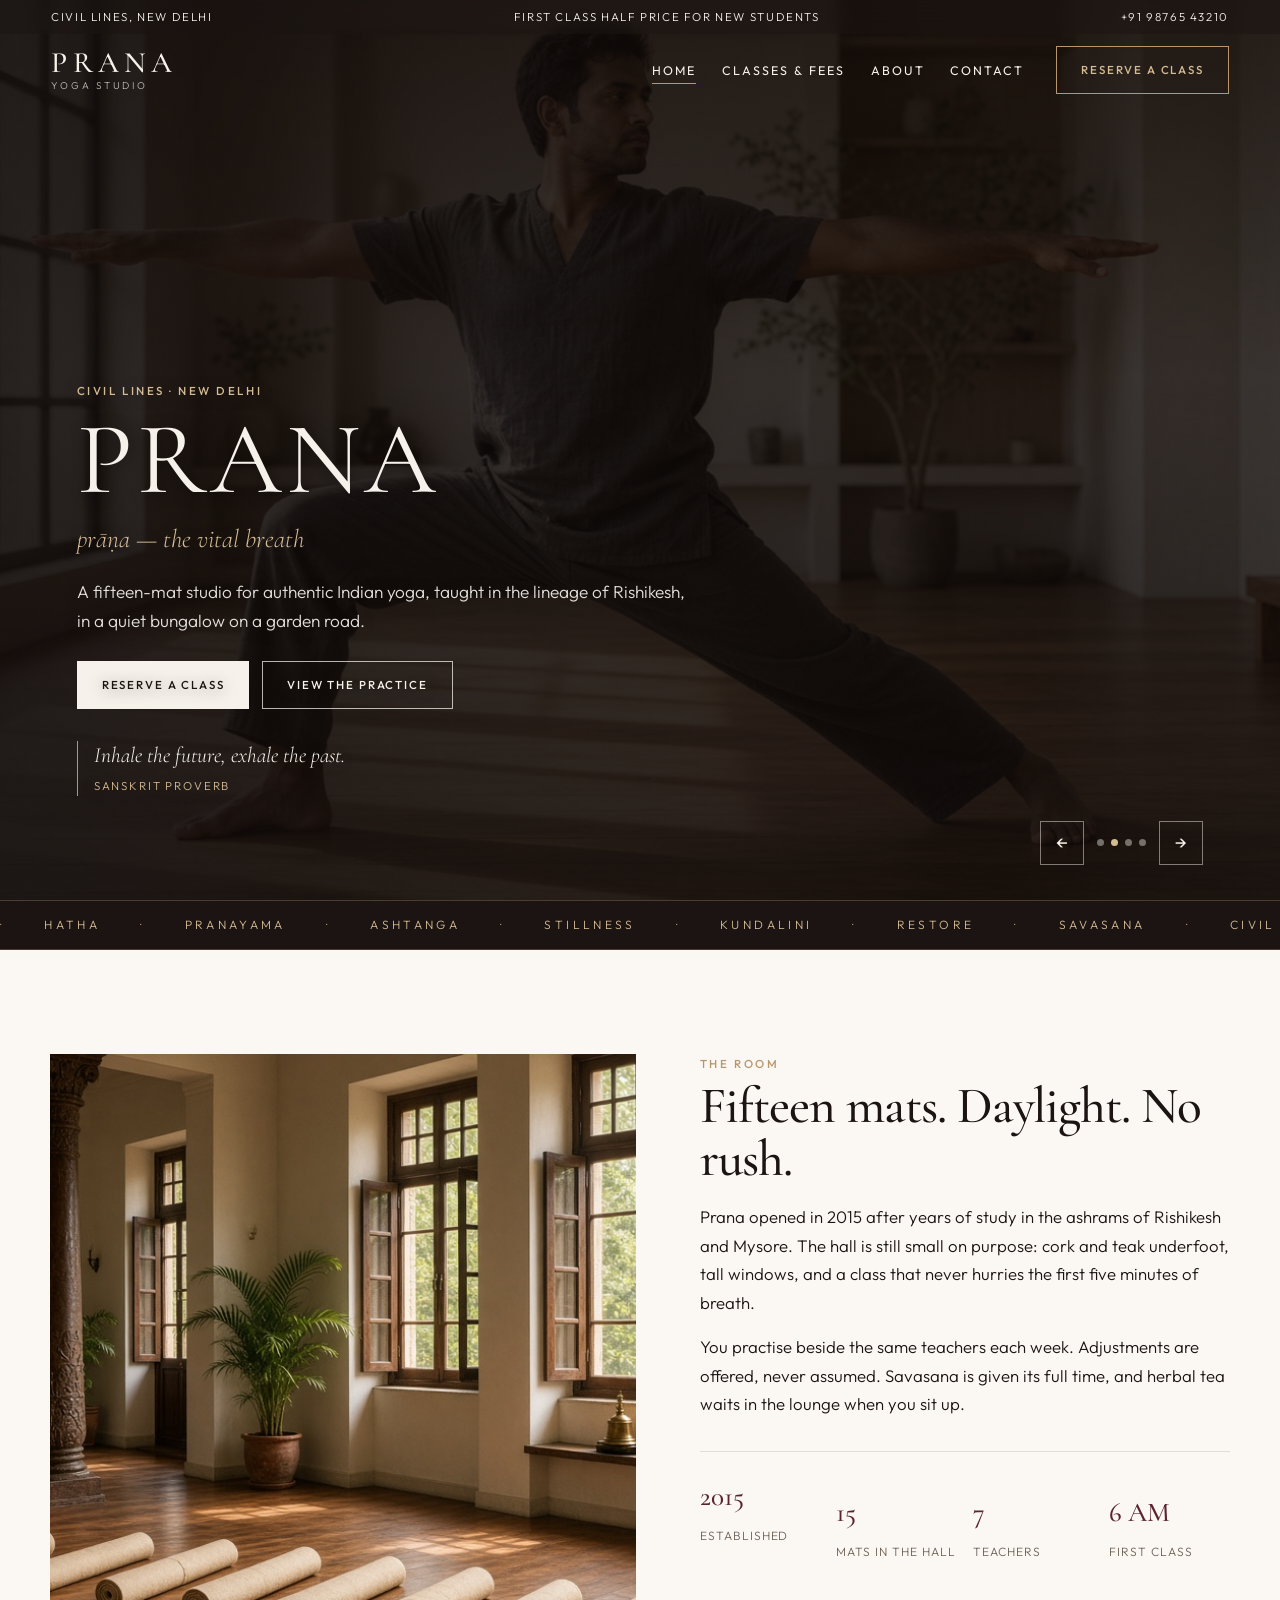
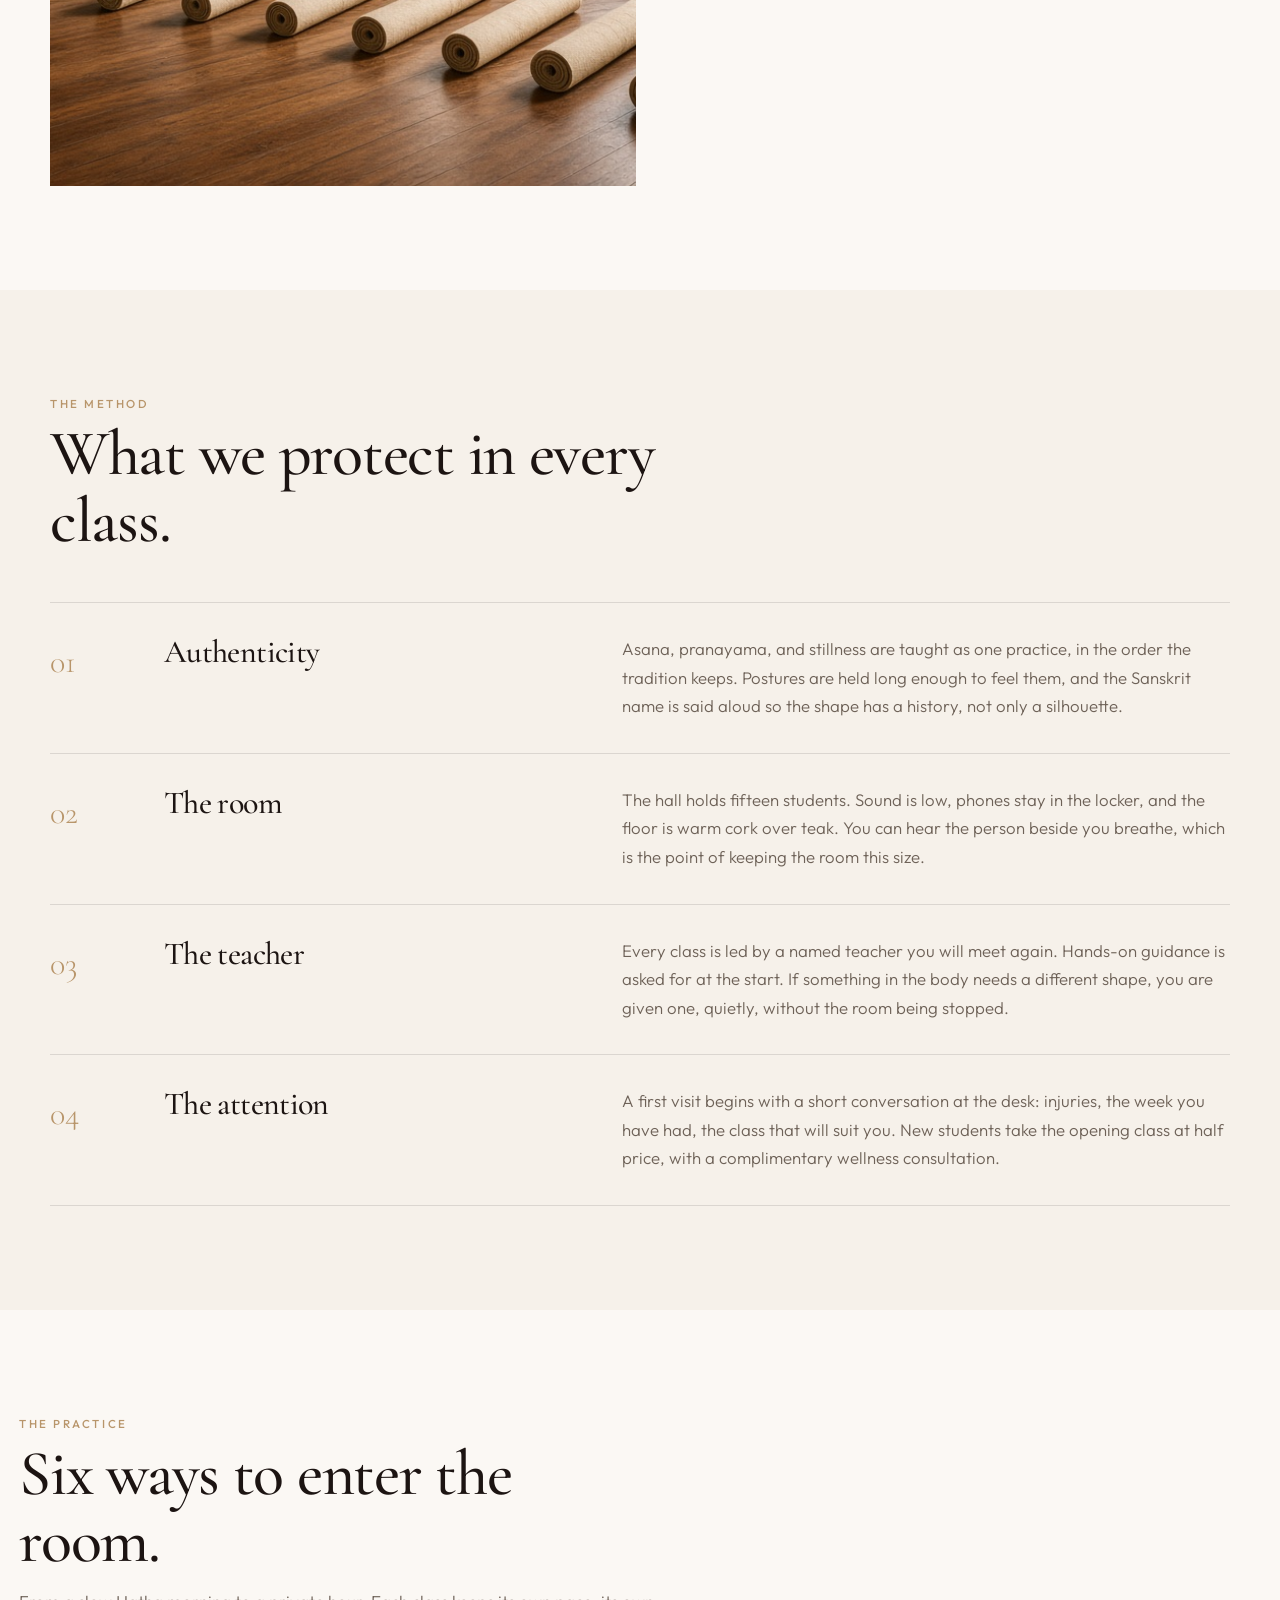
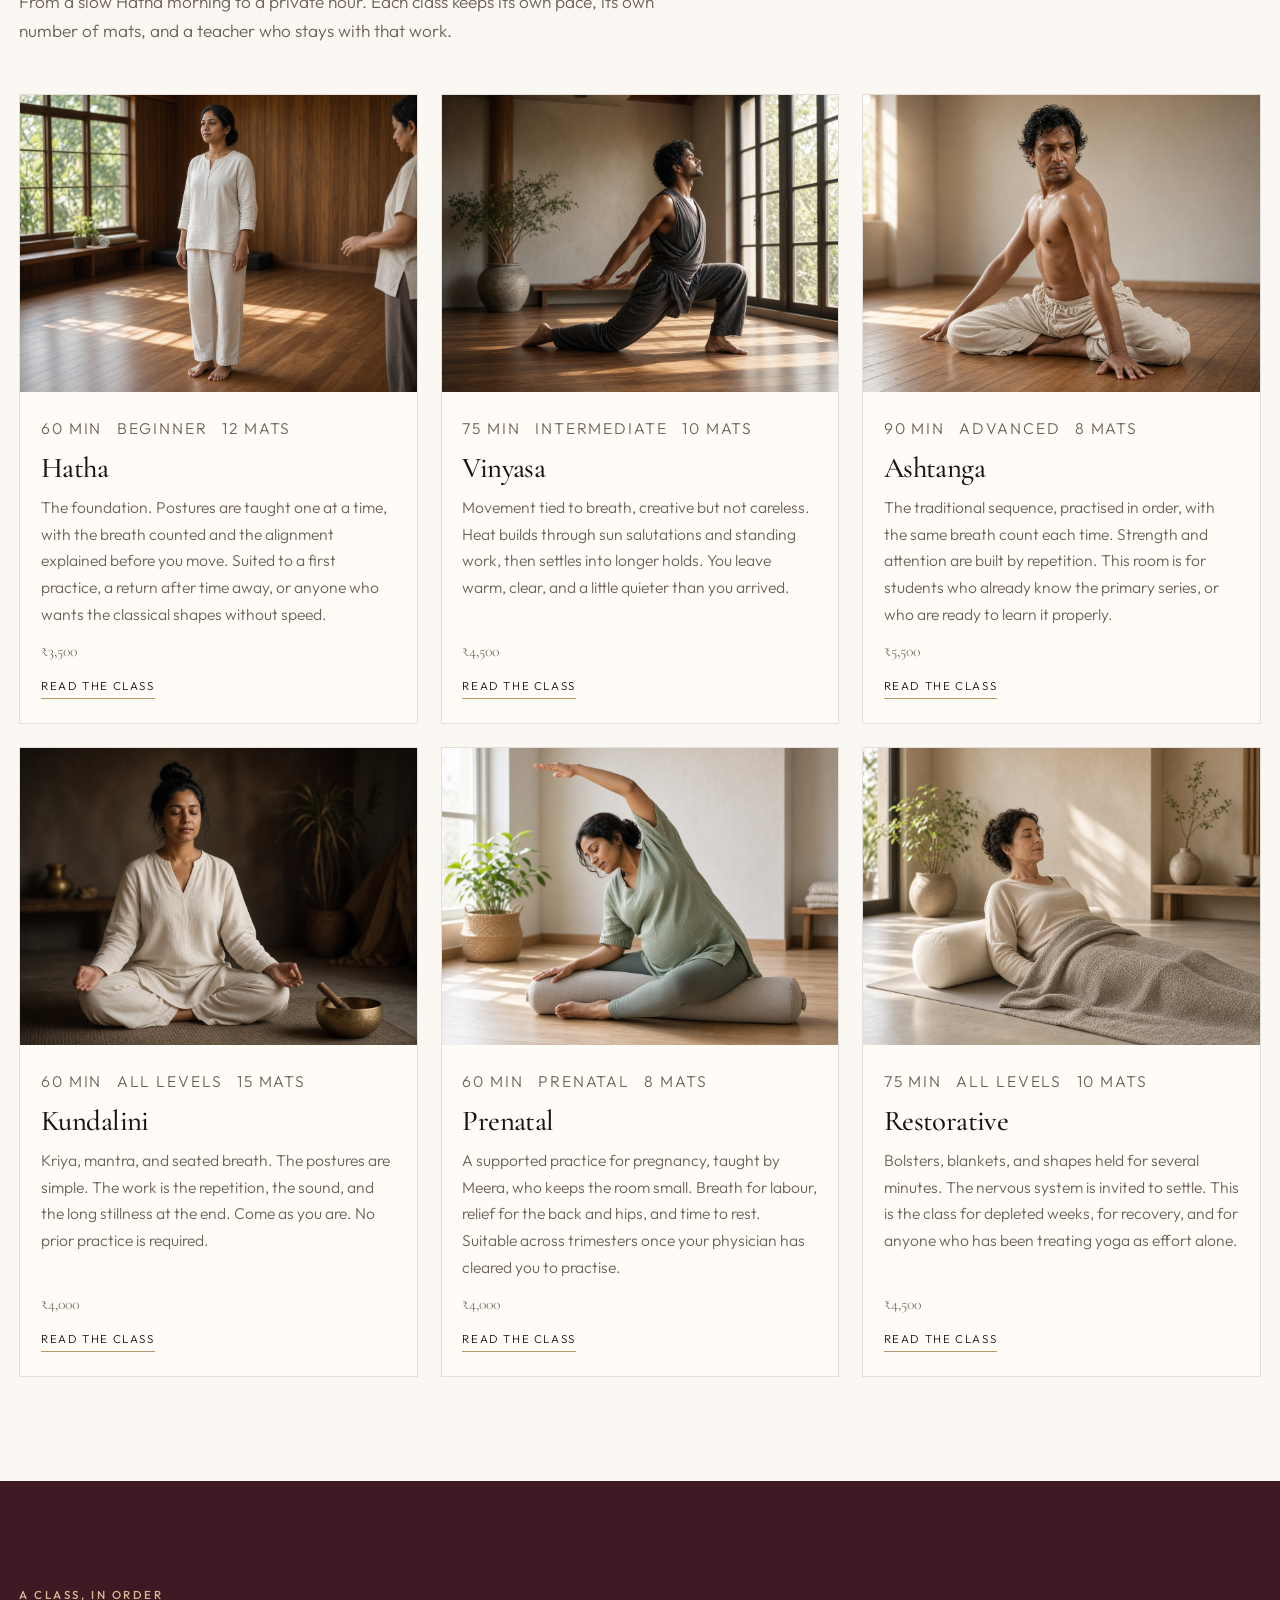
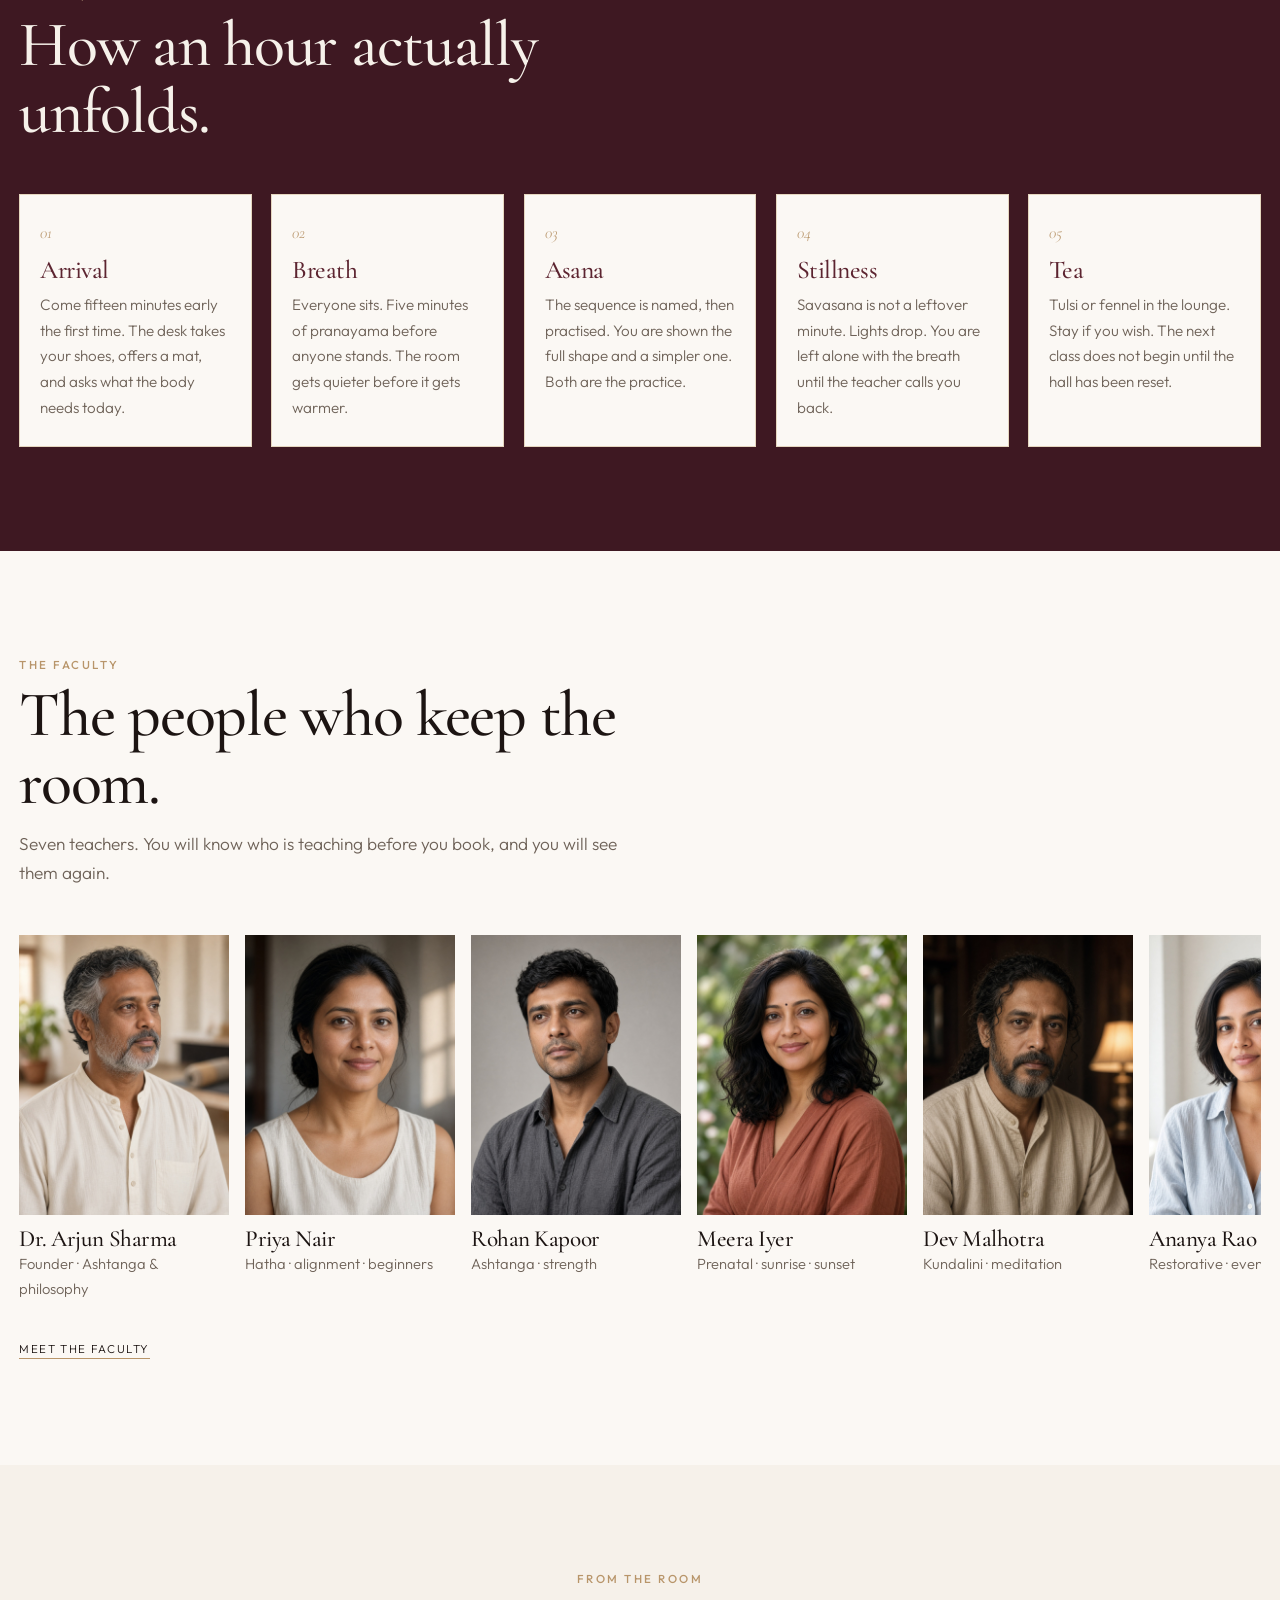
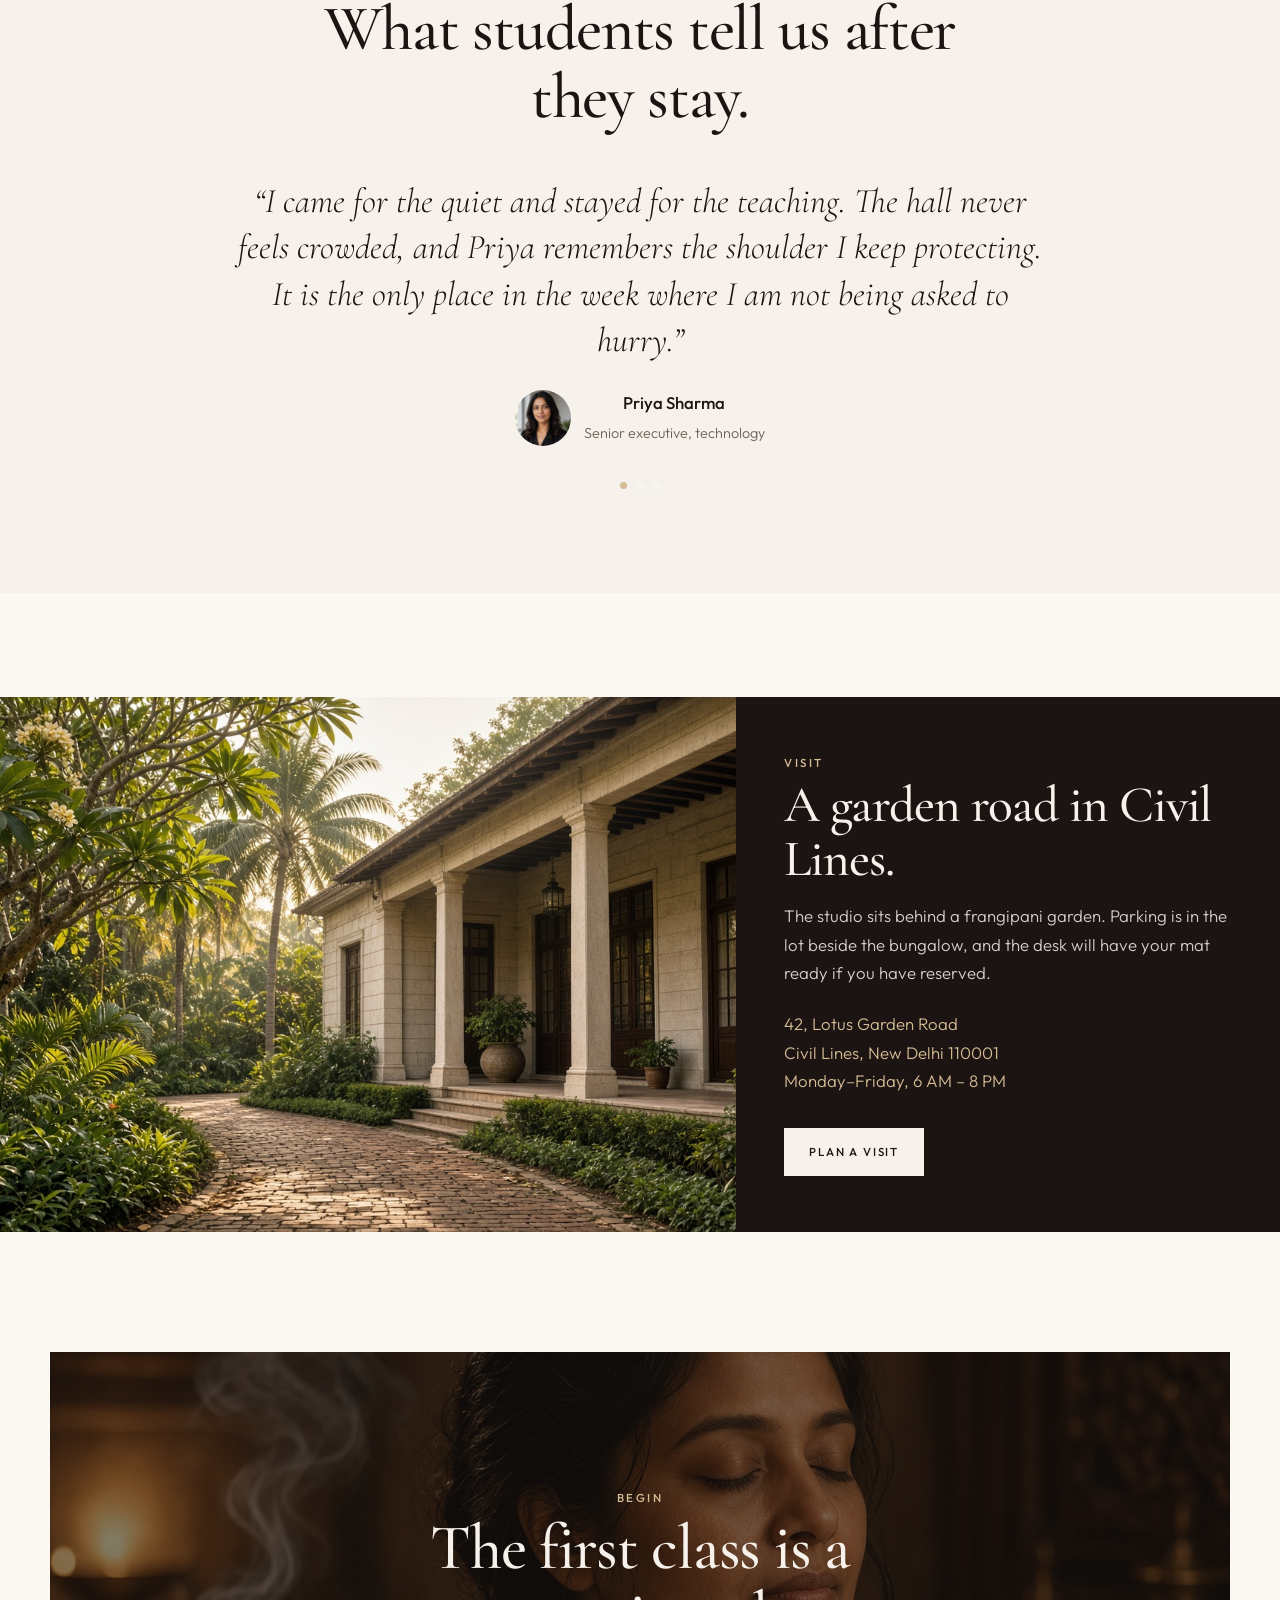
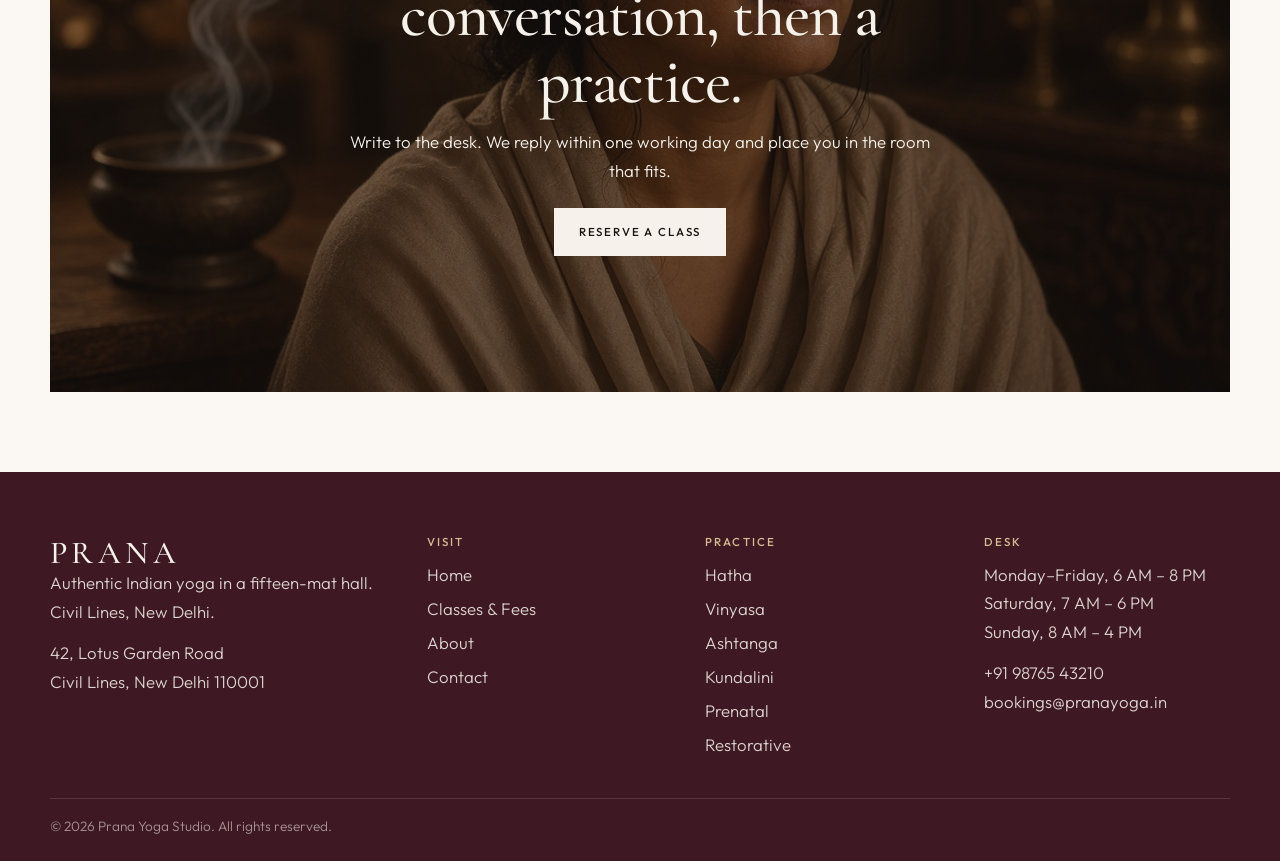
==== index.html @ 41d2d53b "first commit" ====
<!DOCTYPE html>
<html lang="en">
<head>
  <meta charset="UTF-8">
  <meta name="viewport" content="width=device-width, initial-scale=1.0">
  <meta name="description" content="Prana Yoga Studio in Civil Lines, New Delhi. A fifteen-mat hall for authentic Indian yoga, taught slowly, with pranayama, asana, and stillness.">
  <title>Prana Yoga Studio | Civil Lines, New Delhi</title>
  <link rel="icon" href="data:image/svg+xml,%3Csvg xmlns='http://www.w3.org/2000/svg' viewBox='0 0 64 64'%3E%3Ccircle cx='32' cy='32' r='28' fill='none' stroke='%23B8956A' stroke-width='2'/%3E%3Ccircle cx='32' cy='32' r='4' fill='%235C2430'/%3E%3C/svg%3E">
  <link rel="stylesheet" href="assets/css/style.css">
  <script>document.documentElement.classList.add("js");</script>
</head>
<body>
  <a class="skip" href="#main">Skip to content</a>
  <div class="veil" id="veil" aria-hidden="true"><span>Prana</span></div>

  <div class="utility">
    <p>Civil Lines, New Delhi</p>
    <p>First class half price for new students</p>
    <a href="tel:+919876543210">+91 98765 43210</a>
  </div>

  <header class="nav" id="nav">
    <a class="brand" href="index.html">
      <span class="brand-mark">Prana</span>
      <span class="brand-sub">Yoga Studio</span>
    </a>
    <button class="nav-toggle" aria-label="Open menu" aria-expanded="false" aria-controls="nav-panel"><span></span></button>
    <div class="nav-panel" id="nav-panel">
      <nav aria-label="Primary">
        <ul class="nav-links">
          <li><a href="index.html" class="active">Home</a></li>
          <li><a href="classes.html">Classes &amp; Fees</a></li>
          <li><a href="about.html">About</a></li>
          <li><a href="contact.html">Contact</a></li>
        </ul>
      </nav>
      <a class="btn btn-gold" href="contact.html">Reserve a class</a>
    </div>
  </header>

  <main id="main">
    <section class="hero" aria-roledescription="carousel" aria-label="Studio photographs">
      <div class="hero-slides">
        <figure class="hero-slide is-active"><img src="assets/images/hero-lotus.jpg" alt="A woman seated in lotus on a teak floor in a sunlit Delhi studio"></figure>
        <figure class="hero-slide"><img src="assets/images/hero-warrior.jpg" alt="A man holding warrior two beside tall studio windows"></figure>
        <figure class="hero-slide"><img src="assets/images/hero-meditation.jpg" alt="A woman meditating in warm lamplight with a silk shawl"></figure>
        <figure class="hero-slide"><img src="assets/images/hero-restore.jpg" alt="A supported restorative pose with bolsters and a sand blanket"></figure>
      </div>
      <div class="hero-shade"></div>
      <div class="hero-copy">
        <p class="kicker light">Civil Lines · New Delhi</p>
        <h1>Prana</h1>
        <p class="hero-sanskrit">prāṇa — the vital breath</p>
        <p class="hero-lede">A fifteen-mat studio for authentic Indian yoga, taught in the lineage of Rishikesh, in a quiet bungalow on a garden road.</p>
        <div class="hero-actions">
          <a class="btn btn-ivory" href="contact.html">Reserve a class</a>
          <a class="btn btn-line" href="classes.html">View the practice</a>
        </div>
        <blockquote class="hero-quote">
          <p>Yoga is the journey of the self, through the self, to the self.</p>
          <cite>The Bhagavad Gita</cite>
        </blockquote>
      </div>
      <div class="hero-ui">
        <button type="button" data-hero="prev" aria-label="Previous photograph">←</button>
        <div class="dots" role="tablist" aria-label="Choose photograph">
          <button type="button" role="tab" aria-label="Photograph 1" aria-selected="true"></button>
          <button type="button" role="tab" aria-label="Photograph 2" aria-selected="false"></button>
          <button type="button" role="tab" aria-label="Photograph 3" aria-selected="false"></button>
          <button type="button" role="tab" aria-label="Photograph 4" aria-selected="false"></button>
        </div>
        <button type="button" data-hero="next" aria-label="Next photograph">→</button>
      </div>
    </section>

    <div class="marquee" aria-hidden="true">
      <div class="marquee-track">
        <span>Hatha</span><span>Pranayama</span><span>Ashtanga</span><span>Stillness</span><span>Kundalini</span><span>Restore</span><span>Savasana</span><span>Civil Lines</span>
        <span>Hatha</span><span>Pranayama</span><span>Ashtanga</span><span>Stillness</span><span>Kundalini</span><span>Restore</span><span>Savasana</span><span>Civil Lines</span>
      </div>
    </div>

    <section>
      <div class="wrap intro-grid">
        <figure class="frame-photo reveal">
          <img src="assets/images/studio-hall.jpg" alt="The empty practice hall with rolled cotton mats and morning light">
        </figure>
        <div class="intro-copy reveal">
          <p class="kicker">The room</p>
          <h2>Fifteen mats. Daylight. No rush.</h2>
          <p>Prana opened in 2015 after years of study in the ashrams of Rishikesh and Mysore. The hall is still small on purpose: cork and teak underfoot, tall windows, and a class that never hurries the first five minutes of breath.</p>
          <p>You practise beside the same teachers each week. Adjustments are offered, never assumed. Savasana is given its full time, and herbal tea waits in the lounge when you sit up.</p>
          <div class="stats">
            <p><strong>2015</strong><span>Established</span></p>
            <p><strong>15</strong><span>Mats in the hall</span></p>
            <p><strong>7</strong><span>Teachers</span></p>
            <p><strong>6 AM</strong><span>First class</span></p>
          </div>
        </div>
      </div>
    </section>

    <section class="method">
      <div class="wrap">
        <header class="sec-head reveal">
          <p class="kicker">The method</p>
          <h2>What we protect in every class.</h2>
        </header>
        <div class="method-list">
          <article class="method-item reveal">
            <span class="num">01</span>
            <h3>Authenticity</h3>
            <p>Asana, pranayama, and stillness are taught as one practice, in the order the tradition keeps. Postures are held long enough to feel them, and the Sanskrit name is said aloud so the shape has a history, not only a silhouette.</p>
          </article>
          <article class="method-item reveal">
            <span class="num">02</span>
            <h3>The room</h3>
            <p>The hall holds fifteen students. Sound is low, phones stay in the locker, and the floor is warm cork over teak. You can hear the person beside you breathe, which is the point of keeping the room this size.</p>
          </article>
          <article class="method-item reveal">
            <span class="num">03</span>
            <h3>The teacher</h3>
            <p>Every class is led by a named teacher you will meet again. Hands-on guidance is asked for at the start. If something in the body needs a different shape, you are given one, quietly, without the room being stopped.</p>
          </article>
          <article class="method-item reveal">
            <span class="num">04</span>
            <h3>The attention</h3>
            <p>A first visit begins with a short conversation at the desk: injuries, the week you have had, the class that will suit you. New students take the opening class at half price, with a complimentary wellness consultation.</p>
          </article>
        </div>
      </div>
    </section>

    <section>
      <div class="wrap-wide">
        <header class="sec-head reveal">
          <p class="kicker">The practice</p>
          <h2>Six ways to enter the room.</h2>
          <p class="lede">From a slow Hatha morning to a private hour. Each class keeps its own pace, its own number of mats, and a teacher who stays with that work.</p>
        </header>
        <div class="class-grid">
          <article class="class-card reveal">
            <img src="assets/images/class-hatha.jpg" alt="Standing pose in a Hatha class with soft morning light">
            <div class="body">
              <p class="meta"><span>60 min</span><span>Beginner</span><span>12 mats</span></p>
              <h3>Hatha</h3>
              <p>The foundation. Postures are taught one at a time, with the breath counted and the alignment explained before you move. Suited to a first practice, a return after time away, or anyone who wants the classical shapes without speed.</p>
              <p class="price">₹3,500</p>
              <a class="link-quiet" href="classes.html#hatha">Read the class</a>
            </div>
          </article>
          <article class="class-card reveal">
            <img src="assets/images/class-vinyasa.jpg" alt="A low lunge in a vinyasa sequence">
            <div class="body">
              <p class="meta"><span>75 min</span><span>Intermediate</span><span>10 mats</span></p>
              <h3>Vinyasa</h3>
              <p>Movement tied to breath, creative but not careless. Heat builds through sun salutations and standing work, then settles into longer holds. You leave warm, clear, and a little quieter than you arrived.</p>
              <p class="price">₹4,500</p>
              <a class="link-quiet" href="classes.html#vinyasa">Read the class</a>
            </div>
          </article>
          <article class="class-card reveal">
            <img src="assets/images/class-ashtanga.jpg" alt="A focused seated posture in the Ashtanga practice">
            <div class="body">
              <p class="meta"><span>90 min</span><span>Advanced</span><span>8 mats</span></p>
              <h3>Ashtanga</h3>
              <p>The traditional sequence, practised in order, with the same breath count each time. Strength and attention are built by repetition. This room is for students who already know the primary series, or who are ready to learn it properly.</p>
              <p class="price">₹5,500</p>
              <a class="link-quiet" href="classes.html#ashtanga">Read the class</a>
            </div>
          </article>
          <article class="class-card reveal">
            <img src="assets/images/class-kundalini.jpg" alt="Seated meditation beside a brass singing bowl">
            <div class="body">
              <p class="meta"><span>60 min</span><span>All levels</span><span>15 mats</span></p>
              <h3>Kundalini</h3>
              <p>Kriya, mantra, and seated breath. The postures are simple. The work is the repetition, the sound, and the long stillness at the end. Come as you are. No prior practice is required.</p>
              <p class="price">₹4,000</p>
              <a class="link-quiet" href="classes.html#kundalini">Read the class</a>
            </div>
          </article>
          <article class="class-card reveal">
            <img src="assets/images/class-prenatal.jpg" alt="An expectant mother in a supported prenatal stretch">
            <div class="body">
              <p class="meta"><span>60 min</span><span>Prenatal</span><span>8 mats</span></p>
              <h3>Prenatal</h3>
              <p>A supported practice for pregnancy, taught by Meera, who keeps the room small. Breath for labour, relief for the back and hips, and time to rest. Suitable across trimesters once your physician has cleared you to practise.</p>
              <p class="price">₹4,000</p>
              <a class="link-quiet" href="classes.html#prenatal">Read the class</a>
            </div>
          </article>
          <article class="class-card reveal">
            <img src="assets/images/class-restorative.jpg" alt="A restorative pose held over a bolster">
            <div class="body">
              <p class="meta"><span>75 min</span><span>All levels</span><span>10 mats</span></p>
              <h3>Restorative</h3>
              <p>Bolsters, blankets, and shapes held for several minutes. The nervous system is invited to settle. This is the class for depleted weeks, for recovery, and for anyone who has been treating yoga as effort alone.</p>
              <p class="price">₹4,500</p>
              <a class="link-quiet" href="classes.html#restorative">Read the class</a>
            </div>
          </article>
        </div>
      </div>
    </section>

    <section class="ritual">
      <div class="wrap-wide">
        <header class="sec-head reveal">
          <p class="kicker">A class, in order</p>
          <h2>How an hour actually unfolds.</h2>
        </header>
        <div class="ritual-row">
          <article class="ritual-step reveal">
            <em>01</em>
            <h3>Arrival</h3>
            <p>Come fifteen minutes early the first time. The desk takes your shoes, offers a mat, and asks what the body needs today.</p>
          </article>
          <article class="ritual-step reveal">
            <em>02</em>
            <h3>Breath</h3>
            <p>Everyone sits. Five minutes of pranayama before anyone stands. The room gets quieter before it gets warmer.</p>
          </article>
          <article class="ritual-step reveal">
            <em>03</em>
            <h3>Asana</h3>
            <p>The sequence is named, then practised. You are shown the full shape and a simpler one. Both are the practice.</p>
          </article>
          <article class="ritual-step reveal">
            <em>04</em>
            <h3>Stillness</h3>
            <p>Savasana is not a leftover minute. Lights drop. You are left alone with the breath until the teacher calls you back.</p>
          </article>
          <article class="ritual-step reveal">
            <em>05</em>
            <h3>Tea</h3>
            <p>Tulsi or fennel in the lounge. Stay if you wish. The next class does not begin until the hall has been reset.</p>
          </article>
        </div>
      </div>
    </section>

    <section>
      <div class="wrap-wide">
        <header class="sec-head reveal">
          <p class="kicker">The faculty</p>
          <h2>The people who keep the room.</h2>
          <p class="lede">Seven teachers. You will know who is teaching before you book, and you will see them again.</p>
        </header>
        <div class="teacher-rail">
          <article class="reveal">
            <img src="assets/images/founder.jpg" alt="Portrait of Dr. Arjun Sharma">
            <h3>Dr. Arjun Sharma</h3>
            <p>Founder · Ashtanga &amp; philosophy</p>
          </article>
          <article class="reveal">
            <img src="assets/images/teacher-priya.jpg" alt="Portrait of Priya Nair">
            <h3>Priya Nair</h3>
            <p>Hatha · alignment · beginners</p>
          </article>
          <article class="reveal">
            <img src="assets/images/teacher-rohan.jpg" alt="Portrait of Rohan Kapoor">
            <h3>Rohan Kapoor</h3>
            <p>Ashtanga · strength</p>
          </article>
          <article class="reveal">
            <img src="assets/images/teacher-meera.jpg" alt="Portrait of Meera Iyer">
            <h3>Meera Iyer</h3>
            <p>Prenatal · sunrise · sunset</p>
          </article>
          <article class="reveal">
            <img src="assets/images/teacher-dev.jpg" alt="Portrait of Dev Malhotra">
            <h3>Dev Malhotra</h3>
            <p>Kundalini · meditation</p>
          </article>
          <article class="reveal">
            <img src="assets/images/teacher-ananya.jpg" alt="Portrait of Ananya Rao">
            <h3>Ananya Rao</h3>
            <p>Restorative · evening</p>
          </article>
          <article class="reveal">
            <img src="assets/images/teacher-lakshmi.jpg" alt="Portrait of Lakshmi Desai">
            <h3>Lakshmi Desai</h3>
            <p>Gentle &amp; family yoga</p>
          </article>
        </div>
        <p class="mt"><a class="link-quiet" href="about.html">Meet the faculty</a></p>
      </div>
    </section>

    <section class="quotes">
      <div class="wrap">
        <header class="sec-head center reveal">
          <p class="kicker">From the room</p>
          <h2>What students tell us after they stay.</h2>
        </header>
        <div class="quote-stage">
          <blockquote class="is-active">
            <q>I came for the quiet and stayed for the teaching. The hall never feels crowded, and Priya remembers the shoulder I keep protecting. It is the only place in the week where I am not being asked to hurry.</q>
            <div class="who">
              <img src="assets/images/portrait-priya.jpg" alt="Priya Sharma">
              <p><strong>Priya Sharma</strong><span>Senior executive, technology</span></p>
            </div>
          </blockquote>
          <blockquote>
            <q>I had tried louder studios. Prana is the opposite: a counted breath, a teacher who will stop you if the knee is wrong, and tea afterwards. My practice is less dramatic and much more honest.</q>
            <div class="who">
              <img src="assets/images/portrait-arjun.jpg" alt="Arjun Patel">
              <p><strong>Arjun Patel</strong><span>Business owner</span></p>
            </div>
          </blockquote>
          <blockquote>
            <q>As a dancer I already knew how to push. Ananya taught me how to stop. The restorative hour changed the way I rehearse. I leave the bungalow slower, which is what I needed.</q>
            <div class="who">
              <img src="assets/images/portrait-ananya.jpg" alt="Ananya Mehta">
              <p><strong>Ananya Mehta</strong><span>Classical dancer</span></p>
            </div>
          </blockquote>
        </div>
        <div class="quote-nav dots" aria-label="Choose a note">
          <button type="button" aria-label="Note from Priya Sharma" aria-selected="true"></button>
          <button type="button" aria-label="Note from Arjun Patel" aria-selected="false"></button>
          <button type="button" aria-label="Note from Ananya Mehta" aria-selected="false"></button>
        </div>
      </div>
    </section>

    <section class="visit-grid" aria-label="Visit the studio">
      <img src="assets/images/visit.jpg" alt="The bungalow exterior and garden path in morning light">
      <div class="visit-copy">
        <p class="kicker light">Visit</p>
        <h2>A garden road in Civil Lines.</h2>
        <p>The studio sits behind a frangipani garden. Parking is in the lot beside the bungalow, and the desk will have your mat ready if you have reserved.</p>
        <address>
          42, Lotus Garden Road<br>
          Civil Lines, New Delhi 110001<br>
          Monday–Friday, 6 AM – 8 PM
        </address>
        <a class="btn btn-ivory" href="contact.html">Plan a visit</a>
      </div>
    </section>

    <section class="close-band">
      <img src="assets/images/hero-meditation.jpg" alt="">
      <div class="shade"></div>
      <div class="inner">
        <p class="kicker light">Begin</p>
        <h2>The first class is a conversation, then a practice.</h2>
        <p>Write to the desk. We reply within one working day and place you in the room that fits.</p>
        <p class="mt"><a class="btn btn-ivory" href="contact.html">Reserve a class</a></p>
      </div>
    </section>
  </main>

  <footer>
    <div class="wrap foot-grid">
      <div>
        <h2>Prana</h2>
        <p>Authentic Indian yoga in a fifteen-mat hall. Civil Lines, New Delhi.</p>
        <p class="mt-s">42, Lotus Garden Road<br>Civil Lines, New Delhi 110001</p>
      </div>
      <div>
        <h3>Visit</h3>
        <ul>
          <li><a href="index.html">Home</a></li>
          <li><a href="classes.html">Classes &amp; Fees</a></li>
          <li><a href="about.html">About</a></li>
          <li><a href="contact.html">Contact</a></li>
        </ul>
      </div>
      <div>
        <h3>Practice</h3>
        <ul>
          <li><a href="classes.html#hatha">Hatha</a></li>
          <li><a href="classes.html#vinyasa">Vinyasa</a></li>
          <li><a href="classes.html#ashtanga">Ashtanga</a></li>
          <li><a href="classes.html#kundalini">Kundalini</a></li>
          <li><a href="classes.html#prenatal">Prenatal</a></li>
          <li><a href="classes.html#restorative">Restorative</a></li>
        </ul>
      </div>
      <div>
        <h3>Desk</h3>
        <p>Monday–Friday, 6 AM – 8 PM</p>
        <p>Saturday, 7 AM – 6 PM</p>
        <p>Sunday, 8 AM – 4 PM</p>
        <p class="mt-s"><a href="tel:+919876543210">+91 98765 43210</a><br><a href="mailto:bookings@pranayoga.in">bookings@pranayoga.in</a></p>
      </div>
    </div>
    <div class="wrap legal">© 2026 Prana Yoga Studio. All rights reserved.</div>
  </footer>
  <script src="assets/js/script.js"></script>
</body>
</html>
---- assets/css/style.css ----
/* Prana Yoga Studio — heritage atelier */

@import url("https://fonts.googleapis.com/css2?family=Cormorant+Garamond:ital,wght@0,400;0,500;0,600;1,400;1,500&family=Outfit:wght@300;400;500&display=swap");

:root {
  --ink: #1c1412;
  --burgundy: #5c2430;
  --burgundy-deep: #3e1822;
  --gold: #b8956a;
  --gold-bright: #d4bc94;
  --ivory: #f6f1ea;
  --paper: #fbf8f4;
  --sand: #e7ddd0;
  --stone: #6e6258;
  --white: #fffcf8;
  --line: rgba(28, 20, 18, 0.12);
  --serif: "Cormorant Garamond", Georgia, serif;
  --sans: "Outfit", "Segoe UI", sans-serif;
  --nav-h: 78px;
  --ease: cubic-bezier(0.22, 1, 0.36, 1);
}

* { box-sizing: border-box; margin: 0; padding: 0; }
html { scroll-behavior: smooth; }
body {
  font-family: var(--sans);
  background: var(--paper);
  color: var(--ink);
  line-height: 1.7;
  font-weight: 300;
  font-size: 1.05rem;
  overflow-x: hidden;
}
img { max-width: 100%; display: block; }
a { color: inherit; text-decoration: none; }
button, input, select, textarea { font-family: inherit; }
button { cursor: pointer; background: none; border: 0; color: inherit; }
ul { list-style: none; }

.skip {
  position: absolute;
  left: 1rem;
  top: -4rem;
  background: var(--ink);
  color: var(--ivory);
  padding: 0.6rem 1rem;
  z-index: 10000;
}
.skip:focus { top: 1rem; }

:focus-visible {
  outline: 2px solid var(--gold);
  outline-offset: 3px;
}

h1, h2, h3, h4 {
  font-family: var(--serif);
  font-weight: 500;
  line-height: 1.05;
  letter-spacing: -0.02em;
}

.kicker {
  font-family: var(--sans);
  font-size: 0.72rem;
  letter-spacing: 0.22em;
  text-transform: uppercase;
  color: var(--gold);
  font-weight: 500;
}
.kicker.light { color: var(--gold-bright); }

.wrap {
  width: min(1180px, calc(100% - 2.4rem));
  margin-inline: auto;
}
.wrap-wide {
  width: min(1360px, calc(100% - 2.4rem));
  margin-inline: auto;
}

/* Veil */
.veil {
  position: fixed;
  inset: 0;
  background: var(--ivory);
  z-index: 9000;
  display: grid;
  place-items: center;
  transition: opacity 0.7s var(--ease), visibility 0.7s;
}
.veil span {
  font-family: var(--serif);
  font-size: clamp(3rem, 8vw, 6rem);
  font-weight: 400;
  letter-spacing: 0.18em;
  text-transform: uppercase;
  color: var(--burgundy);
}
.veil.is-done { opacity: 0; visibility: hidden; pointer-events: none; }

/* Utility + nav */
.utility {
  position: fixed;
  top: 0;
  left: 0;
  right: 0;
  z-index: 1100;
  display: flex;
  justify-content: space-between;
  gap: 1rem;
  padding: 0.45rem 4vw;
  background: rgba(28, 20, 18, 0.45);
  color: var(--ivory);
  font-size: 0.72rem;
  letter-spacing: 0.14em;
  text-transform: uppercase;
  backdrop-filter: blur(8px);
}
.utility a:hover { color: var(--gold-bright); }
.nav.is-solid ~ .utility,
body.scrolled .utility { background: var(--ink); }

.nav {
  position: fixed;
  top: 32px;
  left: 0;
  right: 0;
  z-index: 1200;
  display: flex;
  align-items: center;
  justify-content: space-between;
  padding: 0.85rem 4vw;
  color: var(--ivory);
  transition: background 0.4s var(--ease), color 0.4s var(--ease), box-shadow 0.4s;
}
.nav.is-solid,
.nav.is-open {
  background: rgba(251, 248, 244, 0.98);
  color: var(--ink);
  box-shadow: 0 1px 0 var(--line);
}
.nav.is-solid { top: 0; }
body.scrolled .nav { top: 0; }
body.scrolled .utility { transform: translateY(-100%); }
.utility { transition: transform 0.4s var(--ease), background 0.4s; }

.brand { display: flex; flex-direction: column; line-height: 1; }
.brand-mark {
  font-family: var(--serif);
  font-size: 1.85rem;
  letter-spacing: 0.18em;
  text-transform: uppercase;
  font-weight: 500;
}
.brand-sub {
  font-size: 0.62rem;
  letter-spacing: 0.28em;
  text-transform: uppercase;
  opacity: 0.75;
  margin-top: 0.25rem;
}

.nav-panel {
  display: flex;
  align-items: center;
  gap: 2rem;
}
.nav-links { display: flex; gap: 1.6rem; align-items: center; }
.nav-links a {
  font-size: 0.78rem;
  letter-spacing: 0.16em;
  text-transform: uppercase;
  font-weight: 400;
  position: relative;
}
.nav-links a.active::after,
.nav-links a:hover::after {
  content: "";
  position: absolute;
  left: 0;
  bottom: -6px;
  width: 100%;
  height: 1px;
  background: var(--gold);
}
.nav-toggle { display: none; width: 44px; height: 44px; position: relative; z-index: 2; }
.nav-toggle span,
.nav-toggle span::before,
.nav-toggle span::after {
  display: block;
  width: 22px;
  height: 1px;
  background: currentColor;
  position: absolute;
  left: 11px;
}
.nav-toggle span { top: 21px; }
.nav-toggle span::before,
.nav-toggle span::after { content: ""; left: 0; }
.nav-toggle span::before { top: -7px; }
.nav-toggle span::after { top: 7px; }
.nav.is-open .nav-toggle span { background: transparent; }
.nav.is-open .nav-toggle span::before { top: 0; transform: rotate(45deg); }
.nav.is-open .nav-toggle span::after { top: 0; transform: rotate(-45deg); }

.btn {
  display: inline-flex;
  align-items: center;
  justify-content: center;
  min-height: 48px;
  padding: 0 1.5rem;
  letter-spacing: 0.16em;
  text-transform: uppercase;
  font-size: 0.72rem;
  font-weight: 500;
  border: 1px solid transparent;
  transition: background 0.35s var(--ease), color 0.35s var(--ease), border-color 0.35s;
}
.btn-ivory { background: var(--ivory); color: var(--ink); }
.btn-ivory:hover { background: var(--white); }
.btn-line { border-color: rgba(255, 252, 248, 0.7); color: var(--ivory); }
.btn-line:hover { background: var(--ivory); color: var(--ink); }
.btn-ink { background: var(--ink); color: var(--ivory); }
.btn-ink:hover { background: var(--burgundy); }
.btn-gold {
  border-color: var(--gold);
  color: var(--gold-bright);
}
.nav.is-solid .btn-gold,
.nav.is-open .btn-gold { color: var(--burgundy); border-color: var(--burgundy); }
.nav.is-solid .btn-gold:hover,
.nav.is-open .btn-gold:hover { background: var(--burgundy); color: var(--ivory); }

/* Hero */
.hero {
  position: relative;
  min-height: 100vh;
  min-height: 100dvh;
  color: var(--ivory);
  display: grid;
  align-items: end;
  overflow: hidden;
  padding: 8.5rem 0 2rem;
}
.hero-slides, .hero-slide { position: absolute; inset: 0; }
.hero-slide { opacity: 0; transition: opacity 1.2s var(--ease); }
.hero-slide.is-active { opacity: 1; }
.hero-slide img {
  width: 100%;
  height: 100%;
  object-fit: cover;
  filter: brightness(0.52) saturate(0.85);
}
.js .hero-slide.is-active img { animation: drift 18s var(--ease) forwards; }
@keyframes drift {
  from { transform: scale(1); }
  to { transform: scale(1.08); }
}
.hero-shade {
  position: absolute;
  inset: 0;
  background:
    linear-gradient(90deg, rgba(18, 12, 10, 0.72) 0%, rgba(18, 12, 10, 0.48) 46%, rgba(18, 12, 10, 0.38) 100%),
    linear-gradient(180deg, rgba(18, 12, 10, 0.55) 0%, rgba(18, 12, 10, 0.28) 42%, rgba(18, 12, 10, 0.62) 100%);
  z-index: 1;
}
.hero-copy {
  position: relative;
  z-index: 3;
  width: min(920px, calc(100% - 3rem));
  margin: 0 0 4.5rem 6vw;
  text-shadow: 0 2px 16px rgba(0, 0, 0, 0.45);
}
.hero h1 {
  font-size: clamp(3.4rem, 8vw, 6.4rem);
  font-weight: 400;
  letter-spacing: 0.04em;
  text-transform: uppercase;
  margin: 0.35rem 0 0.2rem;
}
.hero-sanskrit {
  font-family: var(--serif);
  font-style: italic;
  font-size: clamp(1.25rem, 2vw, 1.7rem);
  color: var(--gold-bright);
  margin-bottom: 1rem;
}
.hero-lede {
  max-width: 38rem;
  font-size: 1.08rem;
  color: rgba(255, 252, 248, 0.88);
  margin-bottom: 1.6rem;
}
.hero-actions { display: flex; flex-wrap: wrap; gap: 0.8rem; }
.hero-quote {
  margin-top: 2rem;
  max-width: 34rem;
  border-left: 1px solid var(--gold);
  padding-left: 1rem;
}
.hero-quote p {
  font-family: var(--serif);
  font-style: italic;
  font-size: 1.35rem;
  line-height: 1.35;
}
.hero-quote cite {
  display: block;
  margin-top: 0.4rem;
  font-style: normal;
  font-size: 0.72rem;
  letter-spacing: 0.16em;
  text-transform: uppercase;
  color: var(--gold-bright);
}
.hero-quote.is-fading { opacity: 0; transition: opacity 0.4s; }
.hero-ui {
  position: absolute;
  z-index: 3;
  right: 6vw;
  bottom: 2.2rem;
  display: flex;
  align-items: center;
  gap: 0.8rem;
}
.hero-ui button {
  width: 44px;
  height: 44px;
  border: 1px solid rgba(255, 252, 248, 0.45);
  color: var(--ivory);
  font-size: 1.1rem;
}
.hero-ui button:hover { border-color: var(--gold-bright); color: var(--gold-bright); }
.dots { display: flex; gap: 0.45rem; }
.dots button {
  width: 7px;
  height: 7px;
  border-radius: 50%;
  background: rgba(255, 252, 248, 0.4);
  border: 0;
}
.dots button[aria-selected="true"] { background: var(--gold-bright); }

/* Marquee */
.marquee {
  background: var(--ink);
  color: var(--gold-bright);
  overflow: hidden;
  border-top: 1px solid rgba(212, 188, 148, 0.25);
  border-bottom: 1px solid rgba(212, 188, 148, 0.25);
}
.marquee-track {
  display: flex;
  gap: 2.5rem;
  width: max-content;
  padding: 0.85rem 0;
  animation: ticker 42s linear infinite;
  font-size: 0.75rem;
  letter-spacing: 0.28em;
  text-transform: uppercase;
}
.marquee-track span::before {
  content: "·";
  margin-right: 2.5rem;
  color: var(--gold);
}
@keyframes ticker {
  from { transform: translateX(0); }
  to { transform: translateX(-50%); }
}

/* Sections */
section { padding: 6.5rem 0; }
.sec-head { margin-bottom: 3rem; max-width: 40rem; }
.sec-head h2 {
  font-size: clamp(2.4rem, 5vw, 4rem);
  margin: 0.4rem 0 0.8rem;
  font-weight: 500;
}
.lede { color: var(--stone); font-size: 1.08rem; max-width: 62ch; }
.center { text-align: center; margin-inline: auto; }

/* Intro */
.intro-grid {
  display: grid;
  grid-template-columns: 1.05fr 0.95fr;
  gap: 4rem;
  align-items: start;
}
.frame-photo img {
  width: 100%;
  aspect-ratio: 4 / 5;
  object-fit: cover;
}
.intro-copy h2 { font-size: clamp(2.4rem, 4vw, 3.6rem); margin: 0.4rem 0 1rem; }
.intro-copy p + p { margin-top: 1rem; }
.stats {
  display: grid;
  grid-template-columns: repeat(4, 1fr);
  gap: 1rem;
  margin-top: 2rem;
  padding-top: 1.4rem;
  border-top: 1px solid var(--line);
}
.stats strong {
  display: block;
  font-family: var(--serif);
  font-size: 1.7rem;
  font-weight: 500;
  color: var(--burgundy);
}
.stats span {
  font-size: 0.75rem;
  letter-spacing: 0.08em;
  text-transform: uppercase;
  color: var(--stone);
}

/* Method */
.method { background: var(--ivory); }
.method-list { display: grid; gap: 0; }
.method-item {
  display: grid;
  grid-template-columns: 90px 1fr 1.4fr;
  gap: 1.5rem;
  padding: 2rem 0;
  border-top: 1px solid var(--line);
  align-items: start;
}
.method-item:last-child { border-bottom: 1px solid var(--line); }
.method-item .num {
  font-family: var(--serif);
  font-size: 2rem;
  color: var(--gold);
}
.method-item h3 { font-size: 2rem; }
.method-item p { color: var(--stone); }

/* Classes home */
.class-grid {
  display: grid;
  grid-template-columns: repeat(3, 1fr);
  gap: 1.4rem;
}
.class-card {
  background: var(--white);
  border: 1px solid var(--line);
  display: flex;
  flex-direction: column;
}
.class-card img { width: 100%; aspect-ratio: 4 / 3; object-fit: cover; }
.class-card .body { padding: 1.4rem 1.3rem 1.5rem; display: flex; flex-direction: column; gap: 0.7rem; flex: 1; }
.class-card h3 { font-size: 1.8rem; }
.meta {
  display: flex;
  flex-wrap: wrap;
  gap: 0.5rem 0.9rem;
  font-size: 0.75rem;
  letter-spacing: 0.12em;
  text-transform: uppercase;
  color: var(--stone);
}
.price {
  font-family: var(--serif);
  font-size: 1.45rem;
  color: var(--burgundy);
  margin-top: auto;
}
.class-card p { color: var(--stone); font-size: 0.98rem; }
.link-quiet {
  letter-spacing: 0.14em;
  text-transform: uppercase;
  font-size: 0.72rem;
  border-bottom: 1px solid var(--gold);
  align-self: flex-start;
  padding-bottom: 0.15rem;
}
.link-quiet:hover { color: var(--burgundy); }

/* Ritual */
.ritual { background: var(--burgundy-deep); color: var(--ivory); }
.ritual .kicker { color: var(--gold-bright); }
.ritual .sec-head h2 { color: var(--ivory); }
.ritual-row {
  display: grid;
  grid-template-columns: repeat(5, 1fr);
  gap: 1.2rem;
}
.ritual-step {
  background: var(--paper);
  color: var(--ink);
  border: 1px solid rgba(212, 188, 148, 0.55);
  padding: 1.5rem 1.25rem 1.6rem;
  min-height: 100%;
}
.ritual-step em {
  font-family: var(--serif);
  font-style: italic;
  color: var(--gold);
  display: block;
  margin-bottom: 0.6rem;
}
.ritual-step h3 { font-size: 1.6rem; margin-bottom: 0.5rem; color: var(--burgundy); }
.ritual-step p { color: var(--stone); font-size: 0.95rem; }

/* Teachers rail */
.teacher-rail {
  display: grid;
  grid-auto-flow: column;
  grid-auto-columns: minmax(210px, 1fr);
  gap: 1rem;
  overflow-x: auto;
  scroll-snap-type: x mandatory;
  padding-bottom: 0.6rem;
}
.teacher-rail article { scroll-snap-align: start; }
.teacher-rail img { width: 100%; aspect-ratio: 3 / 4; object-fit: cover; }
.teacher-rail h3 { font-size: 1.45rem; margin-top: 0.7rem; }
.teacher-rail p { color: var(--stone); font-size: 0.92rem; }

/* Testimonials */
.quotes { background: var(--ivory); }
.quote-stage { max-width: 820px; margin: 0 auto; text-align: center; min-height: 280px; }
.quote-stage blockquote { display: none; }
.quote-stage blockquote.is-active { display: block; animation: rise 0.7s var(--ease); }
@keyframes rise {
  from { opacity: 0; transform: translateY(12px); }
  to { opacity: 1; transform: none; }
}
.quote-stage q {
  font-family: var(--serif);
  font-style: italic;
  font-size: clamp(1.5rem, 3vw, 2.15rem);
  line-height: 1.35;
  display: block;
}
.who {
  display: flex;
  align-items: center;
  justify-content: center;
  gap: 0.8rem;
  margin-top: 1.6rem;
}
.who img { width: 56px; height: 56px; object-fit: cover; border-radius: 50%; }
.who strong { display: block; font-weight: 500; }
.who span { color: var(--stone); font-size: 0.9rem; }
.quote-nav { display: flex; justify-content: center; gap: 0.6rem; margin-top: 1.5rem; }

/* Visit */
.visit-grid {
  display: grid;
  grid-template-columns: 1.15fr 0.85fr;
  min-height: 560px;
}
.visit-grid img { width: 100%; height: 100%; object-fit: cover; min-height: 420px; }
.visit-copy {
  background: var(--ink);
  color: var(--ivory);
  padding: 3.5rem 3rem;
  display: flex;
  flex-direction: column;
  justify-content: center;
}
.visit-copy h2 { font-size: clamp(2.4rem, 4vw, 3.5rem); margin: 0.4rem 0 1rem; }
.visit-copy p { color: rgba(255, 252, 248, 0.8); }
.visit-copy address { font-style: normal; margin: 1.4rem 0; color: var(--gold-bright); }
.visit-copy .btn { align-self: flex-start; margin-top: 0.6rem; }

/* Close band — inset so it never sits on the footer */
section.close-band {
  position: relative;
  min-height: 480px;
  display: grid;
  place-items: center;
  text-align: center;
  color: var(--ivory);
  overflow: hidden;
  width: min(1180px, calc(100% - 3rem));
  margin: 1rem auto 5rem;
  padding: 4.5rem 1.5rem;
}
.close-band img { position: absolute; inset: 0; width: 100%; height: 100%; object-fit: cover; }
.close-band .shade {
  position: absolute;
  inset: 0;
  background: rgba(28, 20, 18, 0.55);
}
.close-band .inner { position: relative; z-index: 1; padding: 4rem 1.2rem; max-width: 40rem; }
.close-band h2 { font-size: clamp(2.4rem, 5vw, 4rem); margin: 0.4rem 0 0.8rem; }

/* Page hero */
.page-hero {
  position: relative;
  min-height: 72vh;
  display: grid;
  align-items: end;
  color: var(--ivory);
  overflow: hidden;
}
.page-hero img { position: absolute; inset: 0; width: 100%; height: 100%; object-fit: cover; }
.page-hero .shade {
  position: absolute;
  inset: 0;
  background: linear-gradient(180deg, rgba(28, 20, 18, 0.25), rgba(28, 20, 18, 0.72));
}
.page-hero .inner {
  position: relative;
  z-index: 1;
  width: min(900px, calc(100% - 2.4rem));
  margin: 0 auto 4.5rem;
}
.page-hero h1 { font-size: clamp(3.2rem, 8vw, 6.2rem); font-weight: 400; margin: 0.3rem 0 0.8rem; }
.page-hero p { max-width: 40rem; color: rgba(255, 252, 248, 0.88); }

/* Class features */
.feature {
  display: grid;
  grid-template-columns: 1.05fr 0.95fr;
  gap: 3rem;
  align-items: center;
  padding: 3.2rem 0;
  border-top: 1px solid var(--line);
}
.feature.reverse { direction: rtl; }
.feature.reverse > * { direction: ltr; }
.feature img { width: 100%; aspect-ratio: 4 / 3; object-fit: cover; }
.feature h2 { font-size: clamp(2.2rem, 4vw, 3.2rem); margin: 0.3rem 0 0.8rem; }
.feature .price { margin: 1rem 0; }
.detail-row { display: flex; flex-wrap: wrap; gap: 0.5rem; margin: 1rem 0; }
.pill {
  border: 1px solid var(--line);
  padding: 0.3rem 0.7rem;
  font-size: 0.72rem;
  letter-spacing: 0.12em;
  text-transform: uppercase;
  color: var(--stone);
}

/* Pricing */
.pricing { background: var(--ivory); }
.price-grid {
  display: grid;
  grid-template-columns: repeat(4, 1fr);
  gap: 1rem;
  align-items: stretch;
}
.plan {
  background: var(--paper);
  color: var(--ink);
  border: 1px solid var(--line);
  padding: 1.6rem 1.3rem 1.5rem;
  display: flex;
  flex-direction: column;
  gap: 0.7rem;
  transition: background 0.35s var(--ease), color 0.35s var(--ease), border-color 0.35s var(--ease), transform 0.35s var(--ease);
}
.plan:hover,
.plan:focus-within {
  background: var(--ink);
  color: var(--ivory);
  border-color: var(--gold);
  transform: translateY(-8px);
}
.plan .flag {
  font-size: 0.68rem;
  letter-spacing: 0.18em;
  text-transform: uppercase;
  color: var(--gold);
}
.plan h3 { font-size: 1.8rem; }
.plan .amount {
  font-family: var(--serif);
  font-size: 2.3rem;
  color: var(--burgundy);
}
.plan:hover .amount,
.plan:focus-within .amount { color: var(--gold-bright); }
.plan .amount span { font-family: var(--sans); font-size: 0.85rem; color: var(--stone); }
.plan:hover .amount span,
.plan:focus-within .amount span { color: rgba(255, 252, 248, 0.65); }
.plan ul { display: grid; gap: 0.45rem; color: var(--stone); font-size: 0.95rem; margin: 0.4rem 0 0.8rem; }
.plan:hover ul,
.plan:focus-within ul { color: rgba(255, 252, 248, 0.82); }
.plan .btn { margin-top: auto; }
.plan:hover .btn,
.plan:focus-within .btn {
  background: var(--ivory);
  color: var(--ink);
  border-color: transparent;
}

/* Schedule */
.day-panel { display: none; }
.table-wrap { overflow-x: auto; border: 1px solid var(--line); }
table { width: 100%; border-collapse: collapse; min-width: 860px; background: var(--white); }
th, td { padding: 0.9rem 0.8rem; text-align: left; border-bottom: 1px solid var(--line); vertical-align: top; font-size: 0.92rem; }
th {
  background: var(--ink);
  color: var(--ivory);
  font-weight: 400;
  letter-spacing: 0.12em;
  text-transform: uppercase;
  font-size: 0.72rem;
}
td strong { display: block; font-weight: 500; }
td span { color: var(--stone); font-size: 0.82rem; }
.time-col { color: var(--burgundy); font-family: var(--serif); font-size: 1.05rem; white-space: nowrap; }

.day-switch { display: none; gap: 0.4rem; flex-wrap: wrap; margin-bottom: 1rem; }
.day-switch button {
  min-height: 44px;
  padding: 0 0.9rem;
  border: 1px solid var(--line);
  letter-spacing: 0.12em;
  text-transform: uppercase;
  font-size: 0.72rem;
}
.day-switch button[aria-selected="true"] { background: var(--ink); color: var(--ivory); border-color: var(--ink); }
.day-panel.is-active { display: none; }
.slot {
  display: grid;
  grid-template-columns: 90px 1fr;
  gap: 0.8rem;
  padding: 0.9rem 0;
  border-bottom: 1px solid var(--line);
}
.slot time { font-family: var(--serif); color: var(--burgundy); }
.slot h3 { font-size: 1.35rem; }
.slot p { color: var(--stone); font-size: 0.92rem; }

.prep {
  display: grid;
  grid-template-columns: repeat(3, 1fr);
  gap: 1.5rem;
}
.prep article { border-top: 1px solid var(--gold); padding-top: 1rem; }
.prep h3 { font-size: 1.7rem; margin-bottom: 0.5rem; }
.prep p { color: var(--stone); }

/* About */
.story {
  display: grid;
  grid-template-columns: 0.9fr 1.1fr;
  gap: 3.5rem;
  align-items: center;
}
.story img { width: 100%; aspect-ratio: 16 / 11; object-fit: cover; }
.story p + p { margin-top: 1rem; }
.pull {
  font-family: var(--serif);
  font-style: italic;
  font-size: clamp(1.6rem, 3vw, 2.1rem);
  line-height: 1.3;
  color: var(--burgundy);
  margin: 1.4rem 0;
}

.founder {
  display: grid;
  grid-template-columns: 0.8fr 1.2fr;
  background: var(--white);
  border: 1px solid var(--line);
}
.founder img { width: 100%; height: 100%; object-fit: cover; min-height: 460px; }
.founder div { padding: 2.5rem 2.2rem; }
.founder h2 { font-size: clamp(2.4rem, 4vw, 3.4rem); }
.founder .role { color: var(--gold); letter-spacing: 0.14em; text-transform: uppercase; font-size: 0.75rem; margin: 0.4rem 0 1rem; }
.founder p + p { margin-top: 0.9rem; }
.creds { margin-top: 1.2rem; color: var(--stone); font-size: 0.95rem; }

.principles { display: grid; gap: 0; }
.principles article {
  display: grid;
  grid-template-columns: 180px 1fr;
  gap: 1.5rem;
  padding: 1.8rem 0;
  border-top: 1px solid var(--line);
}
.principles h3 { font-size: 1.8rem; }

.faculty {
  display: grid;
  grid-template-columns: repeat(4, 1fr);
  gap: 1.2rem;
}
.faculty img { width: 100%; aspect-ratio: 3 / 4; object-fit: cover; }
.faculty h3 { font-size: 1.4rem; margin-top: 0.6rem; }
.faculty p { color: var(--stone); font-size: 0.92rem; }

.rooms {
  display: grid;
  grid-template-columns: 1.3fr 1fr;
  gap: 1rem;
}
.room { position: relative; overflow: hidden; min-height: 280px; color: var(--ivory); }
.room img { position: absolute; inset: 0; width: 100%; height: 100%; object-fit: cover; }
.room .cap {
  position: absolute;
  inset: auto 0 0 0;
  padding: 1.4rem;
  background: linear-gradient(transparent, rgba(28, 20, 18, 0.82));
}
.room h3 { font-size: 1.7rem; margin-bottom: 0.3rem; }
.room p { color: rgba(255, 252, 248, 0.86); font-size: 0.95rem; }
.room.tall { grid-row: span 2; min-height: 580px; }

.awards {
  display: grid;
  grid-template-columns: repeat(4, 1fr);
  gap: 1rem;
}
.awards article {
  padding: 1.4rem 0;
  border-top: 1px solid var(--gold);
}
.awards h3 { font-size: 1.45rem; margin-bottom: 0.4rem; }
.awards p { color: var(--stone); font-size: 0.95rem; }

/* Contact */
.contact-grid {
  display: grid;
  grid-template-columns: 1.1fr 0.9fr;
  gap: 2rem;
  align-items: start;
}
form, .desk {
  background: var(--white);
  border: 1px solid var(--line);
  padding: 2rem 1.6rem;
}
.desk { background: var(--ink); color: var(--ivory); }
.desk h2, form h2 { font-size: 2.2rem; margin-bottom: 1rem; }
.field { margin-bottom: 1rem; }
.field label { display: block; font-size: 0.75rem; letter-spacing: 0.12em; text-transform: uppercase; margin-bottom: 0.35rem; }
.field input, .field select, .field textarea {
  width: 100%;
  background: var(--paper);
  border: 1px solid var(--line);
  padding: 0.85rem 0.8rem;
  color: var(--ink);
  font-size: 1rem;
}
.field textarea { min-height: 140px; resize: vertical; }
.field input:focus, .field select:focus, .field textarea:focus { outline: 1px solid var(--gold); border-color: var(--gold); }
.err { display: none; color: #8d2d32; font-size: 0.82rem; margin-top: 0.25rem; }
.field.is-bad input, .field.is-bad textarea, .field.is-bad select { border-color: #8d2d32; }
.field.is-bad .err { display: block; }
.desk-item { display: grid; grid-template-columns: 28px 1fr; gap: 0.8rem; margin: 1.1rem 0; }
.desk-item h3 { font-size: 1.15rem; font-family: var(--sans); letter-spacing: 0.08em; text-transform: uppercase; font-weight: 500; color: var(--gold-bright); }
.desk-item p, .desk-item a { color: rgba(255, 252, 248, 0.86); }
.desk svg { margin-top: 0.15rem; }
.map-frame {
  margin-top: 1.2rem;
  border: 1px solid rgba(212, 188, 148, 0.35);
  height: 230px;
}
.map-frame iframe { width: 100%; height: 100%; border: 0; filter: grayscale(0.4) contrast(0.95); }
.socials { display: flex; gap: 0.6rem; margin-top: 1rem; }
.socials a {
  width: 44px;
  height: 44px;
  border: 1px solid rgba(212, 188, 148, 0.45);
  display: grid;
  place-items: center;
}
.socials a:hover { background: var(--gold); color: var(--ink); }
.thanks { display: none; }
.thanks.is-on {
  display: block;
  background: var(--white);
  border: 1px solid var(--line);
  padding: 2rem 1.6rem;
}
.thanks h2 { margin-bottom: 0.6rem; }
form.is-off { display: none; }

.faq { display: grid; gap: 0.5rem; }
.faq details {
  border-top: 1px solid var(--line);
  padding: 0.9rem 0;
}
.faq summary {
  cursor: pointer;
  font-family: var(--serif);
  font-size: 1.45rem;
  list-style: none;
  display: flex;
  justify-content: space-between;
  gap: 1rem;
  align-items: baseline;
}
.faq summary::-webkit-details-marker { display: none; }
.faq summary::after { content: "+"; color: var(--gold); font-family: var(--sans); }
.faq details[open] summary::after { content: "–"; }
.faq details p { color: var(--stone); margin-top: 0.6rem; max-width: 70ch; }

/* Footer */
footer {
  background: var(--burgundy-deep);
  color: rgba(255, 252, 248, 0.82);
  padding: 4rem 0 1.4rem;
}
.foot-grid {
  display: grid;
  grid-template-columns: 1.4fr 1fr 1fr 1fr;
  gap: 2rem;
}
footer h2 {
  font-size: 2rem;
  color: var(--ivory);
  letter-spacing: 0.14em;
  text-transform: uppercase;
}
footer h3 {
  font-family: var(--sans);
  font-size: 0.72rem;
  letter-spacing: 0.18em;
  text-transform: uppercase;
  color: var(--gold-bright);
  font-weight: 500;
  margin-bottom: 0.8rem;
}
footer a:hover { color: var(--gold-bright); }
footer li + li { margin-top: 0.35rem; }
.mt { margin-top: 1.4rem; }
.mt-s { margin-top: 0.8rem; }

.legal {
  margin-top: 2.4rem;
  padding-top: 1rem;
  border-top: 1px solid rgba(255, 252, 248, 0.12);
  font-size: 0.85rem;
  color: rgba(255, 252, 248, 0.55);
}

/* Reveal — text and pictures arrive as they enter the screen */
.js .reveal {
  opacity: 0;
  transform: translateY(32px);
  animation: none;
}
.js .reveal.in {
  opacity: 1;
  transform: none;
  transition: opacity 0.75s var(--ease), transform 0.75s var(--ease);
  transition-delay: var(--d, 0s);
}

@media (prefers-reduced-motion: reduce) {
  html { scroll-behavior: auto; }
  .veil { display: none; }
  .marquee-track, .hero-slide img, .js .reveal { animation: none !important; transition: none !important; transform: none !important; opacity: 1 !important; }
  .quote-stage blockquote.is-active { animation: none; }
}

@media (max-width: 1100px) {
  .class-grid, .price-grid, .faculty, .awards { grid-template-columns: repeat(2, 1fr); }
  .intro-grid, .feature, .feature.reverse, .story, .founder, .contact-grid, .visit-grid { grid-template-columns: 1fr; direction: ltr; }
  .ritual-row { grid-template-columns: 1fr 1fr; }
  .method-item, .principles article { grid-template-columns: 70px 1fr; }
  .method-item p, .principles article p { grid-column: 2; }
  .rooms { grid-template-columns: 1fr 1fr; }
  .room.tall { grid-row: auto; min-height: 320px; }
  .foot-grid { grid-template-columns: 1fr 1fr; }
  .stats { grid-template-columns: 1fr 1fr; }
}

@media (max-width: 820px) {
  .utility p:nth-child(2) { display: none; }
  .nav-toggle { display: block; }
  .nav-panel {
    position: fixed;
    inset: 0;
    background: var(--ivory);
    color: var(--ink);
    flex-direction: column;
    justify-content: center;
    gap: 1.6rem;
    transform: translateY(-102%);
    transition: transform 0.5s var(--ease);
  }
  .nav.is-open .nav-panel { transform: none; }
  .nav-links { flex-direction: column; gap: 1.2rem; }
  .nav-links a { font-family: var(--serif); font-size: 2rem; letter-spacing: 0.04em; text-transform: none; }
  .hero-copy { margin: 0 1.2rem 3rem; }
  .hero-ui { right: 1.2rem; left: 1.2rem; justify-content: space-between; }
  .prep, .rooms { grid-template-columns: 1fr; }
  .table-wrap { display: none; }
  .day-switch { display: flex; }
  .day-panel.is-active { display: grid; gap: 0.7rem; }
  section { padding: 4.2rem 0; }
  .visit-copy, form, .desk, .founder div { padding: 1.6rem 1.2rem; }
}

@media (max-width: 560px) {
  .class-grid, .price-grid, .faculty, .awards, .ritual-row, .foot-grid { grid-template-columns: 1fr; }
  .hero h1 { font-size: 4.2rem; }
  .hero-quote p { font-size: 1.15rem; }
  .method-item, .principles article { grid-template-columns: 1fr; }
  .method-item p, .principles article p { grid-column: auto; }
}
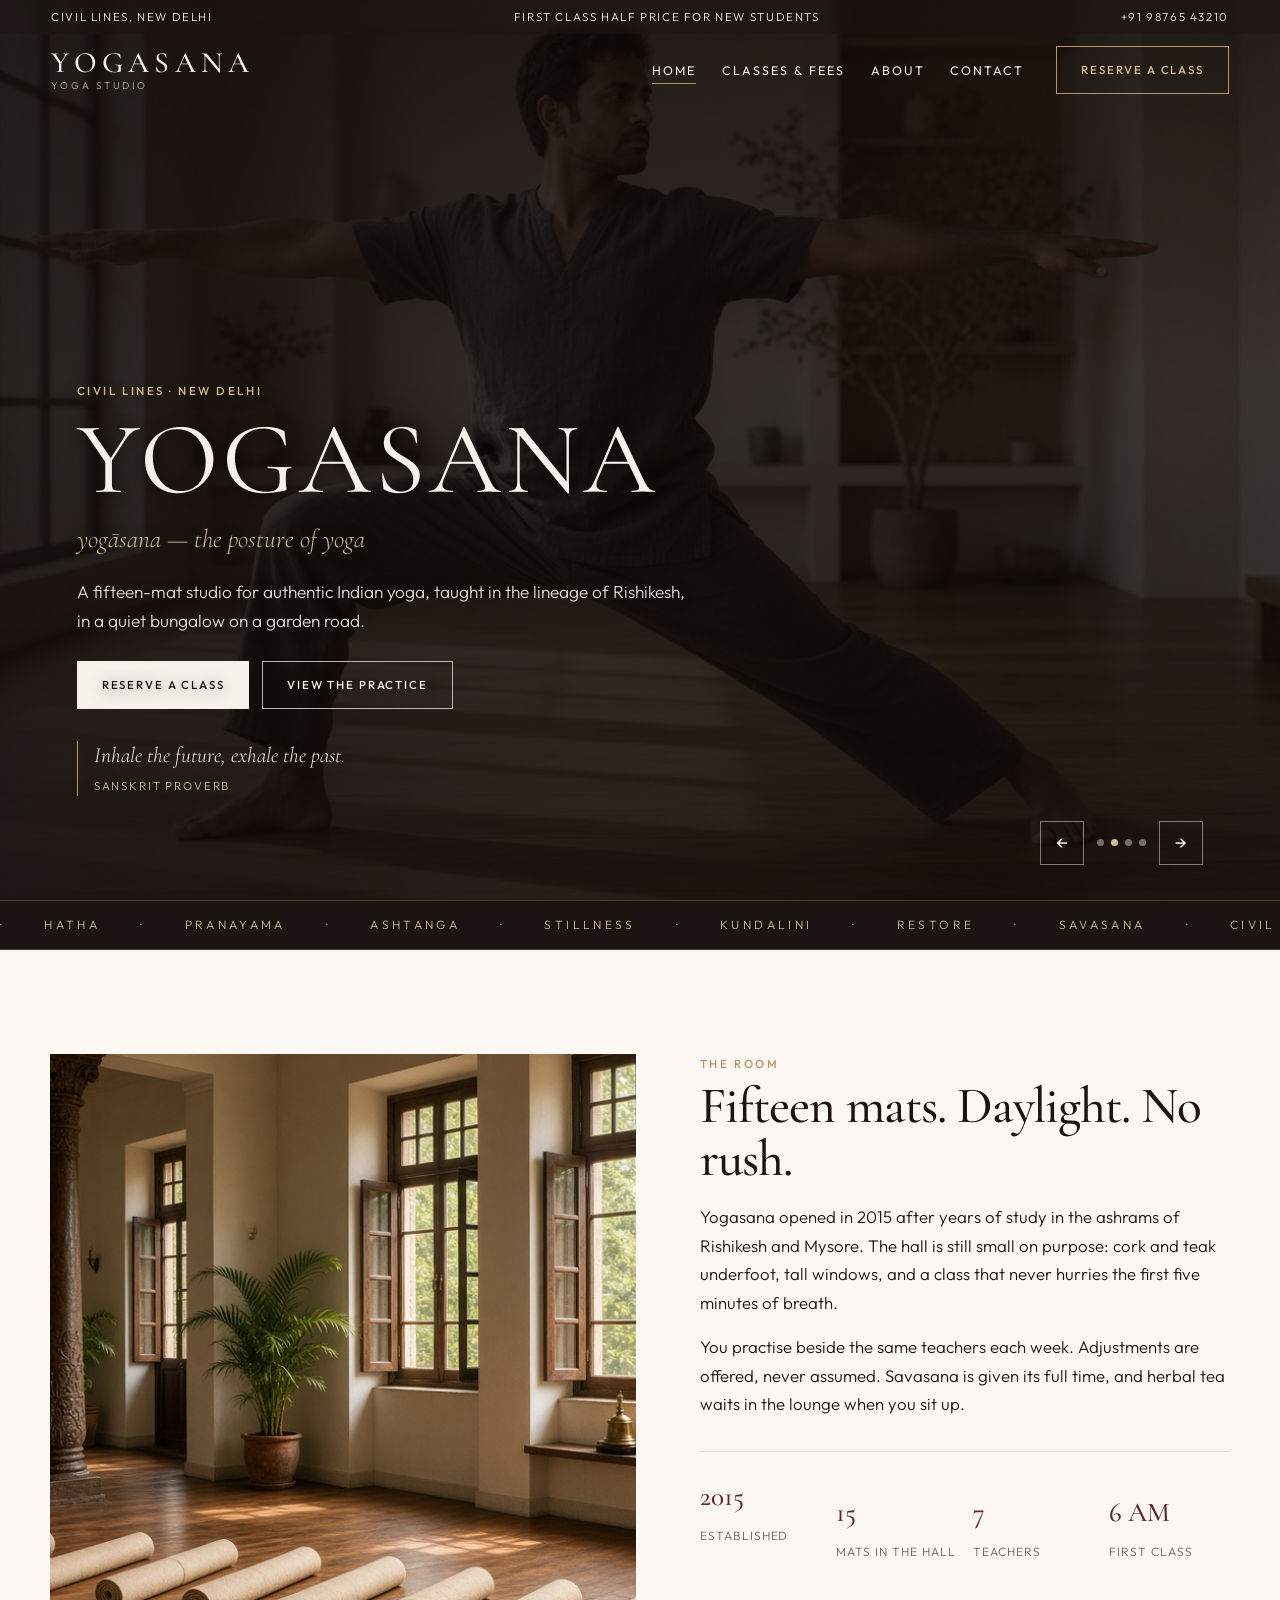
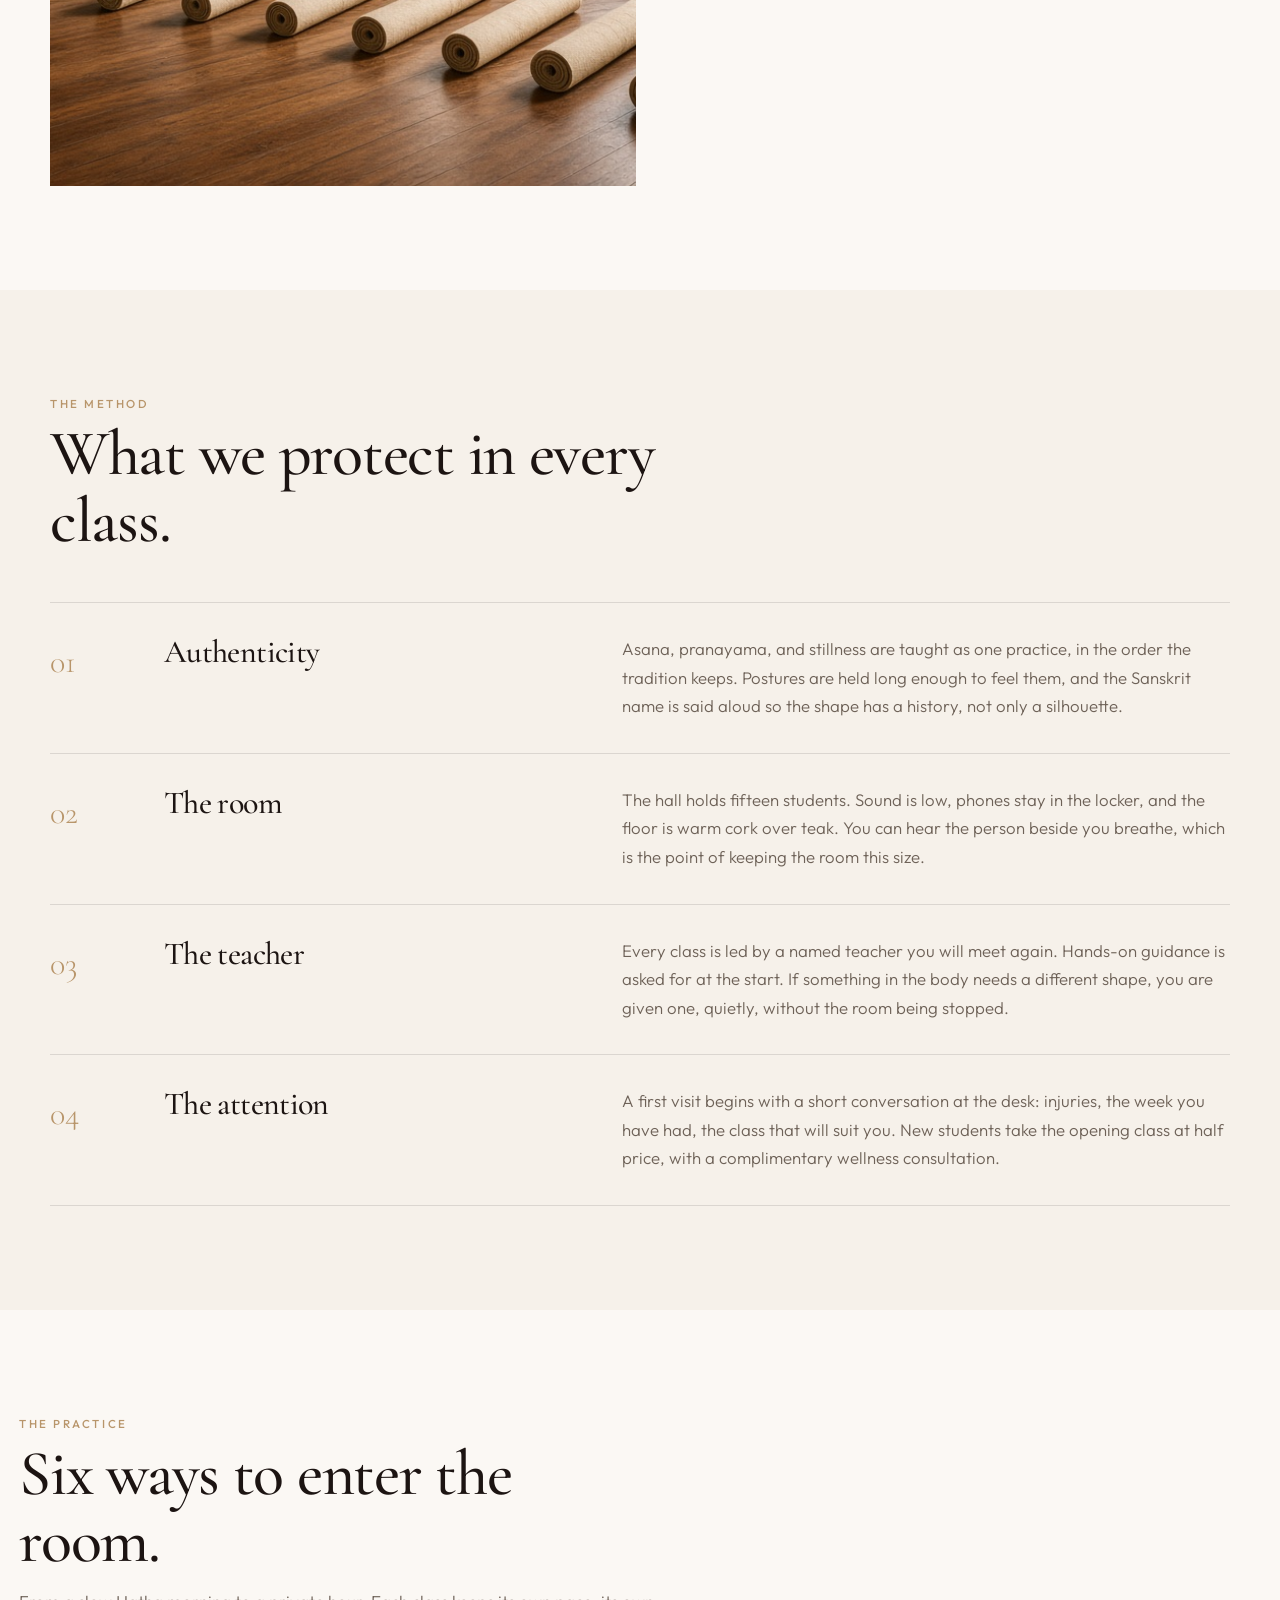
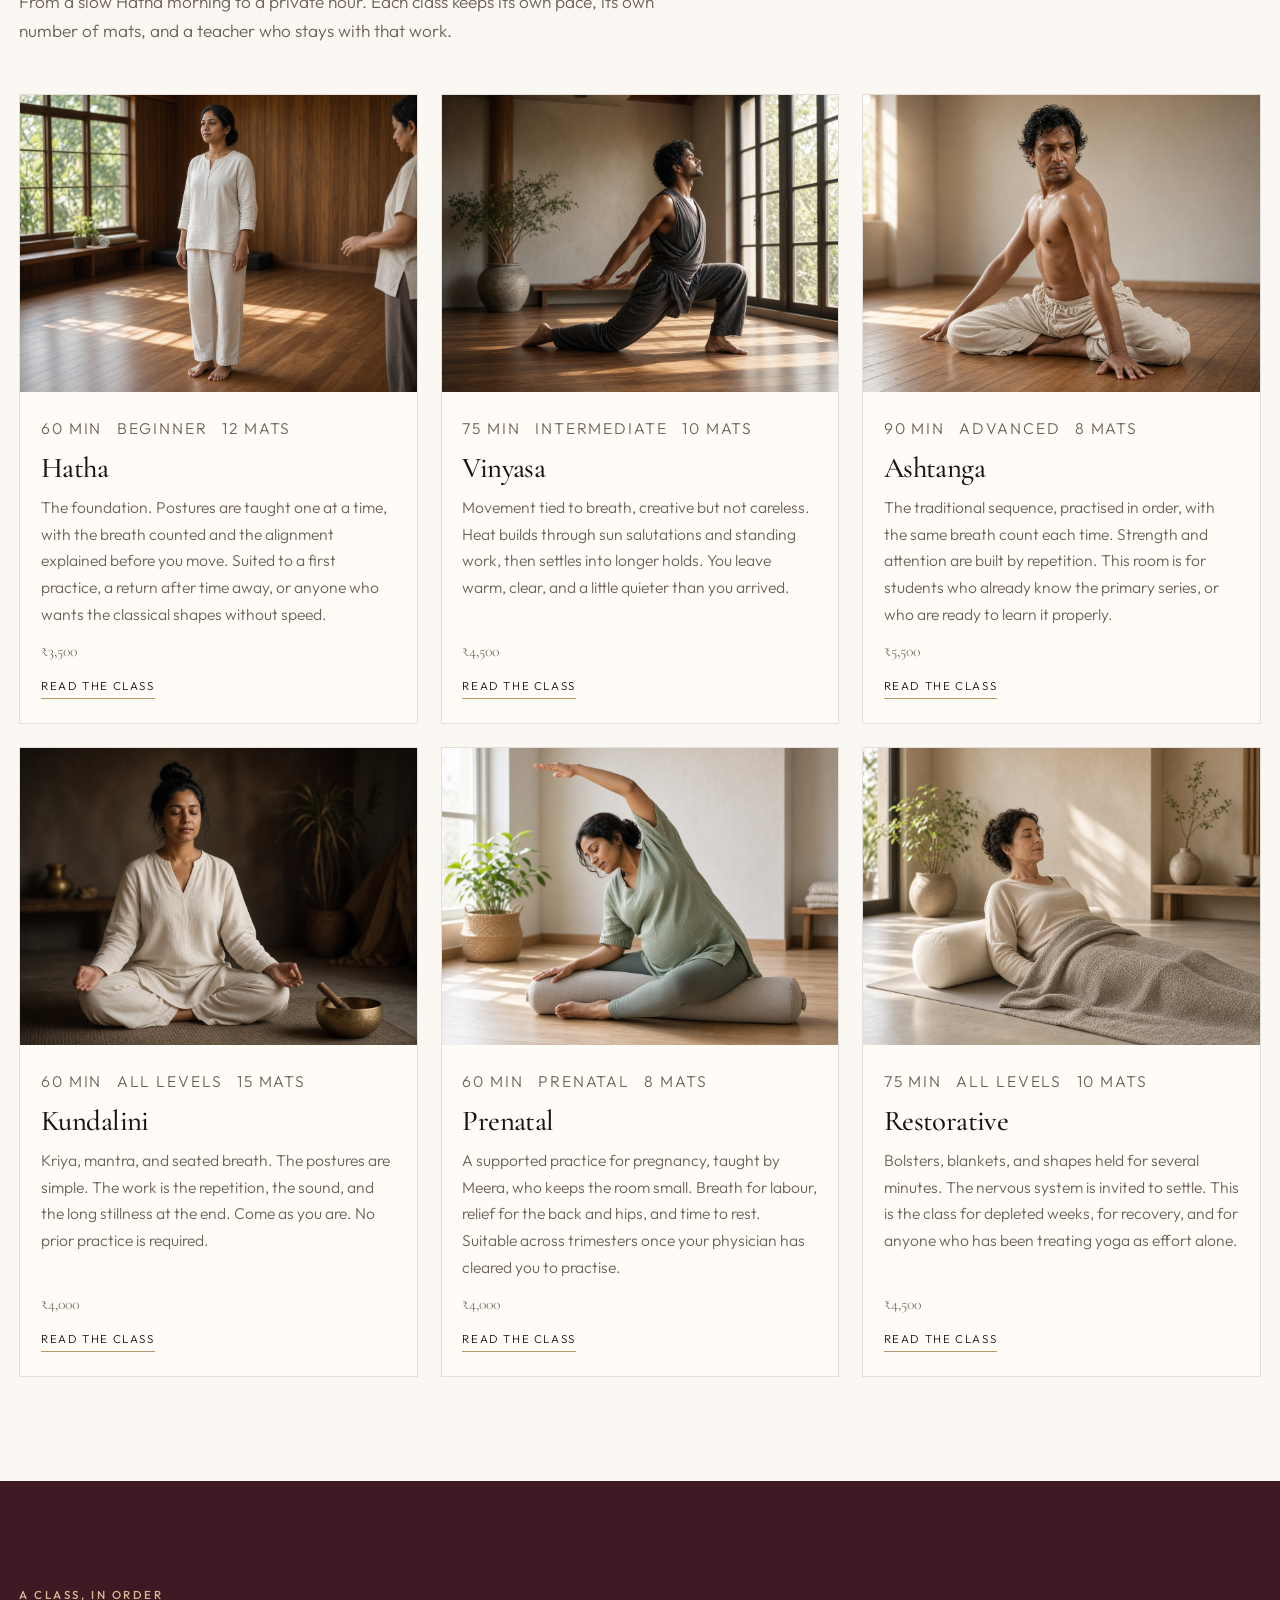
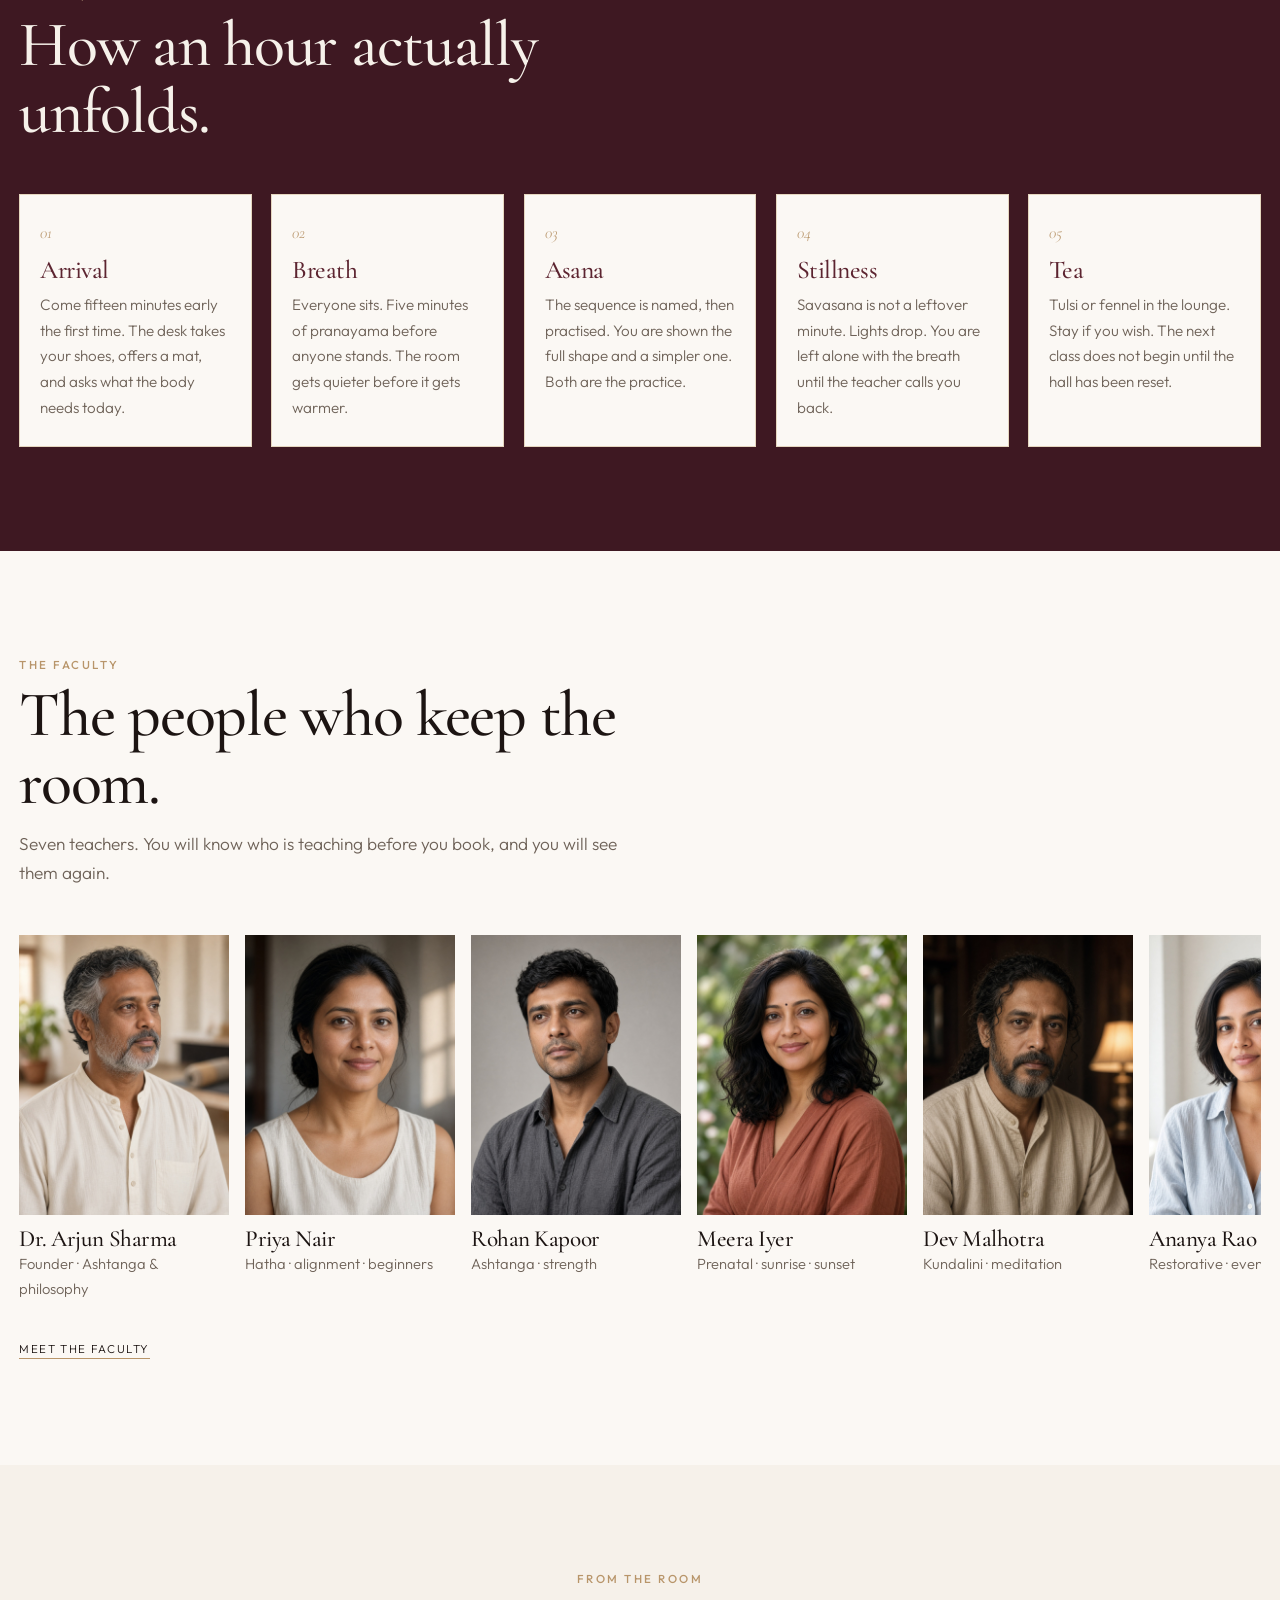
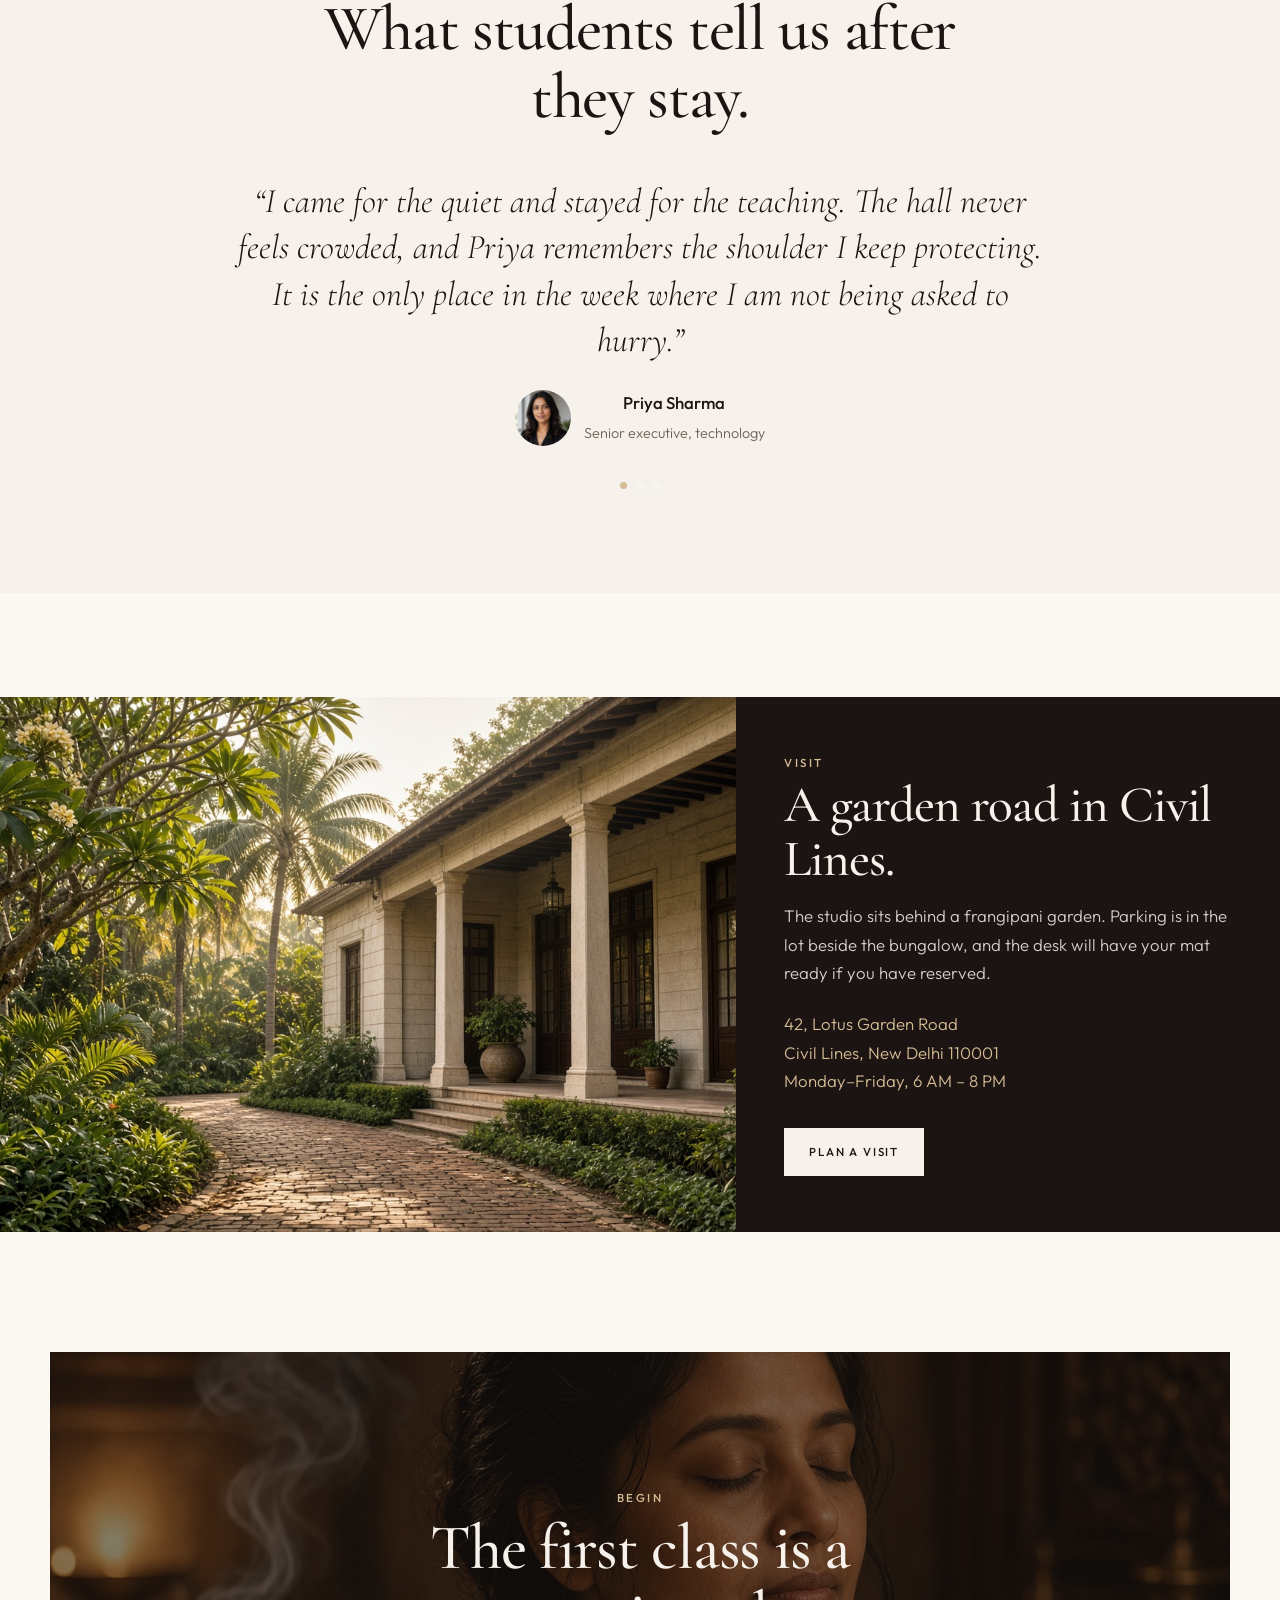
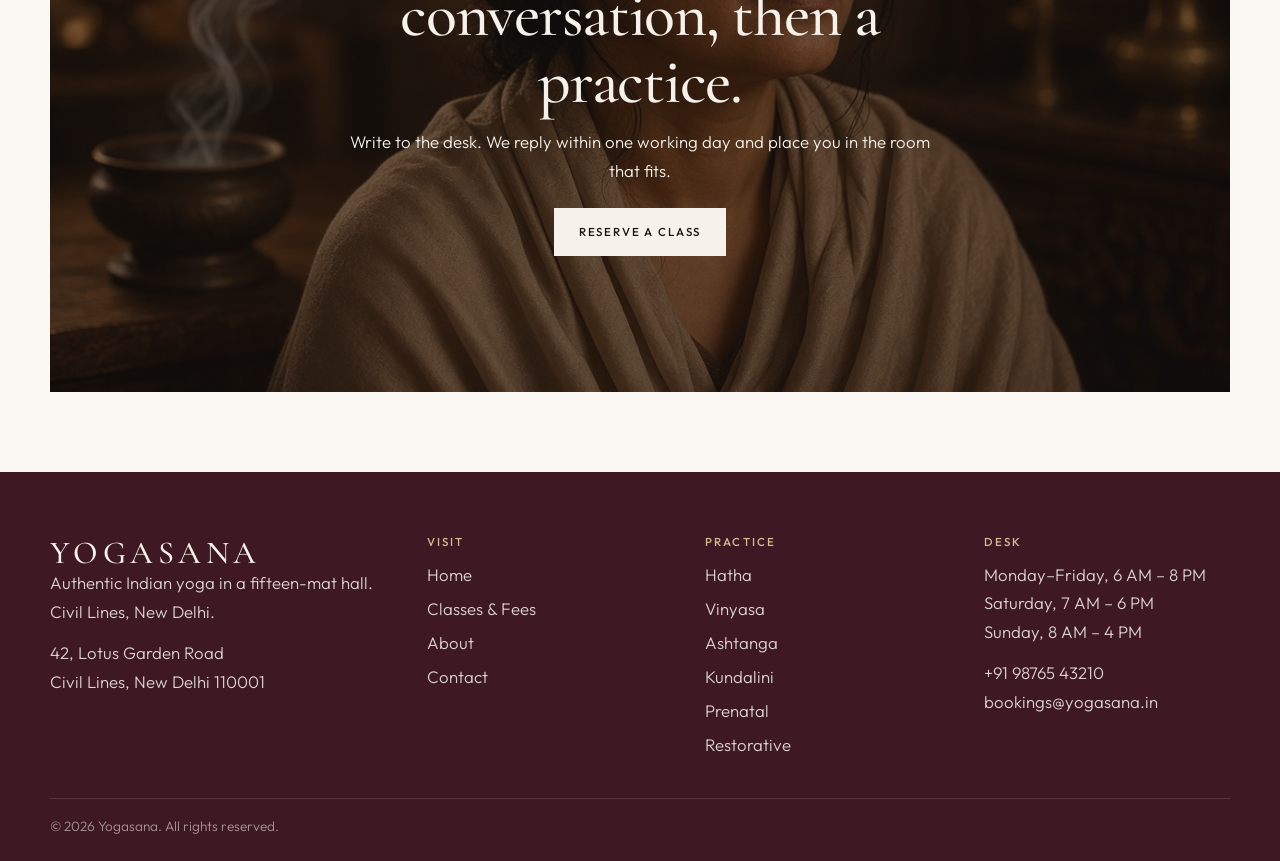
==== commit 0ff685c5: "Updated website pages and styling" ====
--- a/index.html
+++ b/index.html
@@ -3,15 +3,15 @@
 <head>
   <meta charset="UTF-8">
   <meta name="viewport" content="width=device-width, initial-scale=1.0">
-  <meta name="description" content="Prana Yoga Studio in Civil Lines, New Delhi. A fifteen-mat hall for authentic Indian yoga, taught slowly, with pranayama, asana, and stillness.">
-  <title>Prana Yoga Studio | Civil Lines, New Delhi</title>
+  <meta name="description" content="Yogasana in Civil Lines, New Delhi. A fifteen-mat hall for authentic Indian yoga, taught slowly, with pranayama, asana, and stillness.">
+  <title>Yogasana | Civil Lines, New Delhi</title>
   <link rel="icon" href="data:image/svg+xml,%3Csvg xmlns='http://www.w3.org/2000/svg' viewBox='0 0 64 64'%3E%3Ccircle cx='32' cy='32' r='28' fill='none' stroke='%23B8956A' stroke-width='2'/%3E%3Ccircle cx='32' cy='32' r='4' fill='%235C2430'/%3E%3C/svg%3E">
   <link rel="stylesheet" href="assets/css/style.css">
   <script>document.documentElement.classList.add("js");</script>
 </head>
 <body>
   <a class="skip" href="#main">Skip to content</a>
-  <div class="veil" id="veil" aria-hidden="true"><span>Prana</span></div>
+  <div class="veil" id="veil" aria-hidden="true"><span>Yogasana</span></div>
 
   <div class="utility">
     <p>Civil Lines, New Delhi</p>
@@ -21,7 +21,7 @@
 
   <header class="nav" id="nav">
     <a class="brand" href="index.html">
-      <span class="brand-mark">Prana</span>
+      <span class="brand-mark">Yogasana</span>
       <span class="brand-sub">Yoga Studio</span>
     </a>
     <button class="nav-toggle" aria-label="Open menu" aria-expanded="false" aria-controls="nav-panel"><span></span></button>
@@ -49,8 +49,8 @@
       <div class="hero-shade"></div>
       <div class="hero-copy">
         <p class="kicker light">Civil Lines · New Delhi</p>
-        <h1>Prana</h1>
-        <p class="hero-sanskrit">prāṇa — the vital breath</p>
+        <h1>Yogasana</h1>
+        <p class="hero-sanskrit">yogāsana — the posture of yoga</p>
         <p class="hero-lede">A fifteen-mat studio for authentic Indian yoga, taught in the lineage of Rishikesh, in a quiet bungalow on a garden road.</p>
         <div class="hero-actions">
           <a class="btn btn-ivory" href="contact.html">Reserve a class</a>
@@ -88,7 +88,7 @@
         <div class="intro-copy reveal">
           <p class="kicker">The room</p>
           <h2>Fifteen mats. Daylight. No rush.</h2>
-          <p>Prana opened in 2015 after years of study in the ashrams of Rishikesh and Mysore. The hall is still small on purpose: cork and teak underfoot, tall windows, and a class that never hurries the first five minutes of breath.</p>
+          <p>Yogasana opened in 2015 after years of study in the ashrams of Rishikesh and Mysore. The hall is still small on purpose: cork and teak underfoot, tall windows, and a class that never hurries the first five minutes of breath.</p>
           <p>You practise beside the same teachers each week. Adjustments are offered, never assumed. Savasana is given its full time, and herbal tea waits in the lounge when you sit up.</p>
           <div class="stats">
             <p><strong>2015</strong><span>Established</span></p>
@@ -302,7 +302,7 @@
             </div>
           </blockquote>
           <blockquote>
-            <q>I had tried louder studios. Prana is the opposite: a counted breath, a teacher who will stop you if the knee is wrong, and tea afterwards. My practice is less dramatic and much more honest.</q>
+            <q>I had tried louder studios. Yogasana is the opposite: a counted breath, a teacher who will stop you if the knee is wrong, and tea afterwards. My practice is less dramatic and much more honest.</q>
             <div class="who">
               <img src="assets/images/portrait-arjun.jpg" alt="Arjun Patel">
               <p><strong>Arjun Patel</strong><span>Business owner</span></p>
@@ -354,7 +354,7 @@
   <footer>
     <div class="wrap foot-grid">
       <div>
-        <h2>Prana</h2>
+        <h2>Yogasana</h2>
         <p>Authentic Indian yoga in a fifteen-mat hall. Civil Lines, New Delhi.</p>
         <p class="mt-s">42, Lotus Garden Road<br>Civil Lines, New Delhi 110001</p>
       </div>
@@ -383,10 +383,10 @@
         <p>Monday–Friday, 6 AM – 8 PM</p>
         <p>Saturday, 7 AM – 6 PM</p>
         <p>Sunday, 8 AM – 4 PM</p>
-        <p class="mt-s"><a href="tel:+919876543210">+91 98765 43210</a><br><a href="mailto:bookings@pranayoga.in">bookings@pranayoga.in</a></p>
+        <p class="mt-s"><a href="tel:+919876543210">+91 98765 43210</a><br><a href="mailto:bookings@yogasana.in">bookings@yogasana.in</a></p>
       </div>
     </div>
-    <div class="wrap legal">© 2026 Prana Yoga Studio. All rights reserved.</div>
+    <div class="wrap legal">© 2026 Yogasana. All rights reserved.</div>
   </footer>
   <script src="assets/js/script.js"></script>
 </body>
--- a/assets/css/style.css
+++ b/assets/css/style.css
@@ -1,4 +1,4 @@
-/* Prana Yoga Studio — heritage atelier */
+/* Yogasana — heritage atelier */
 
 @import url("https://fonts.googleapis.com/css2?family=Cormorant+Garamond:ital,wght@0,400;0,500;0,600;1,400;1,500&family=Outfit:wght@300;400;500&display=swap");
 
